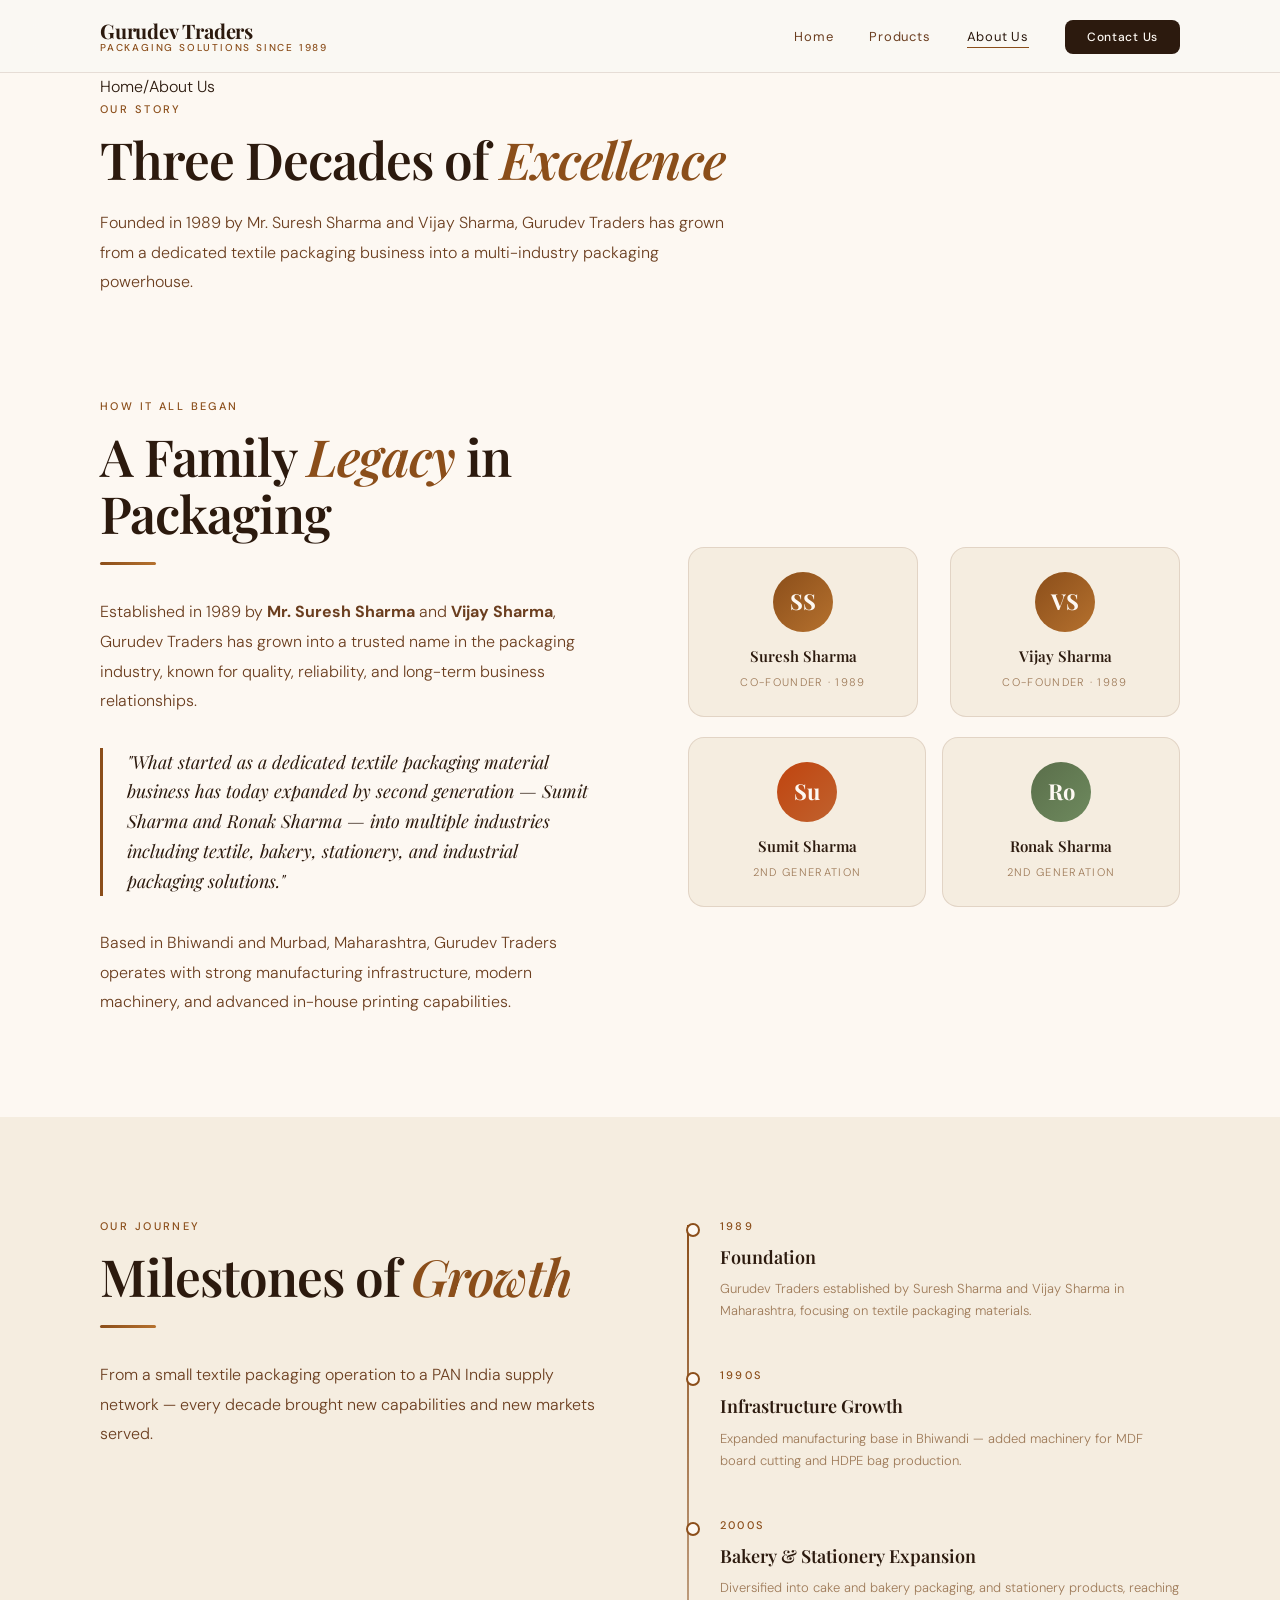
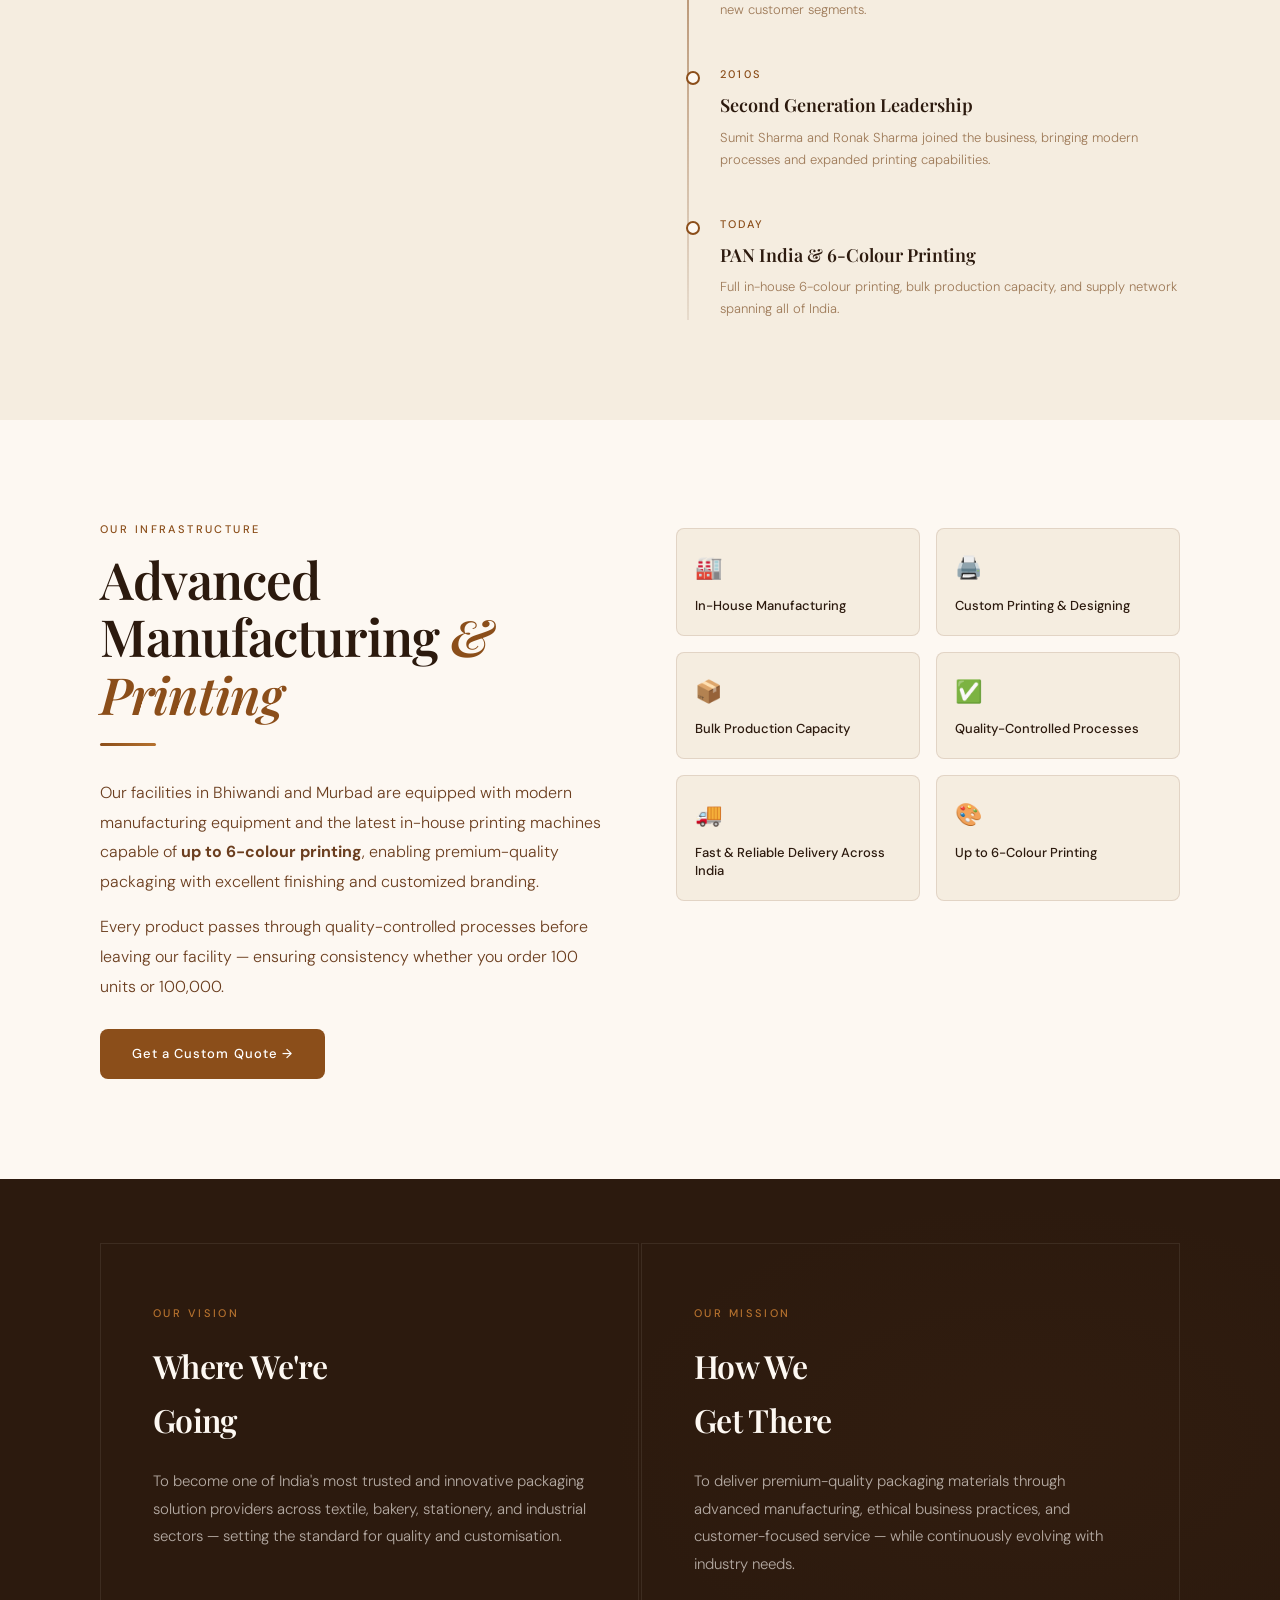
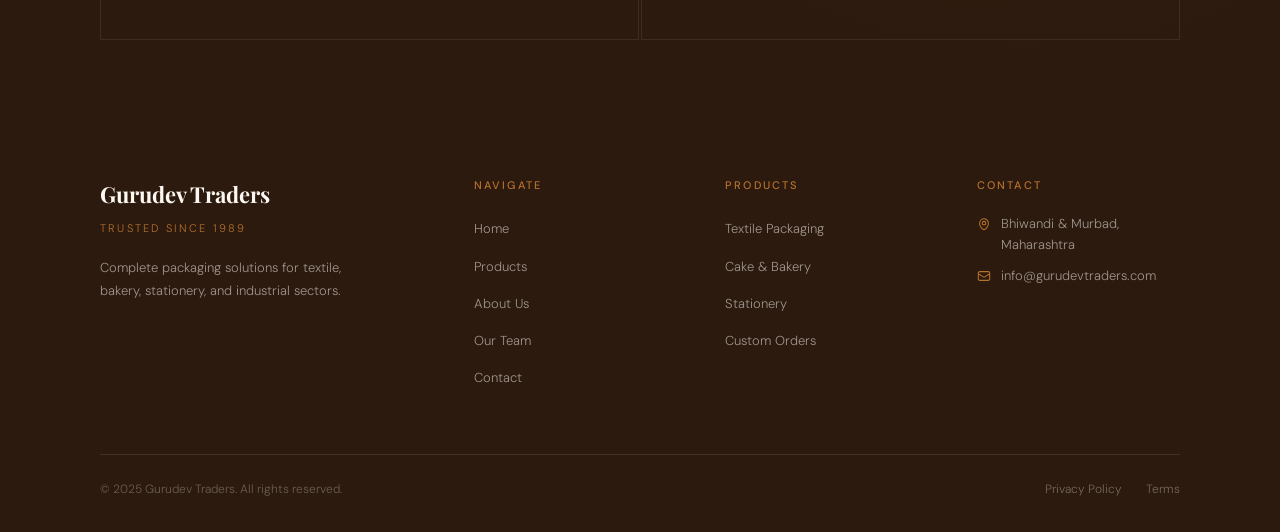
==== pages/about.html @ 035e5dec "first commit" ====
<!DOCTYPE html>
<html lang="en">
<head>
  <meta charset="UTF-8" />
  <meta name="viewport" content="width=device-width, initial-scale=1.0" />
  <title>About Us — Gurudev Traders</title>
  <link rel="stylesheet" href="../css/style.css" />
  <link rel="stylesheet" href="../css/about.css" />
</head>
<body>

<!-- NAVIGATION -->
<nav class="site-nav">
  <div class="container">
    <div class="nav-inner">
      <a href="../index.html" class="nav-logo">
        <span class="nav-logo-name">Gurudev Traders</span>
        <span class="nav-logo-tagline">Packaging Solutions Since 1989</span>
      </a>
      <ul class="nav-links" id="navLinks">
        <li><a href="../index.html">Home</a></li>
        <li><a href="products.html">Products</a></li>
        <li><a href="about.html" class="active">About Us</a></li>
        <li><a href="contact.html" class="nav-cta">Contact Us</a></li>
      </ul>
      <div class="nav-toggle" onclick="toggleNav()"><span></span><span></span><span></span></div>
    </div>
  </div>
</nav>

<!-- PAGE HERO -->
<div class="page-hero">
  <div class="container page-hero-inner">
    <div class="page-breadcrumb">
      <a href="../index.html">Home</a><span>/</span><span>About Us</span>
    </div>
    <p class="eyebrow animate-up">Our Story</p>
    <h1 class="section-title animate-up delay-1">Three Decades of <em>Excellence</em></h1>
    <p class="section-body animate-up delay-2">
      Founded in 1989 by Mr. Suresh Sharma and Vijay Sharma, Gurudev Traders has grown
      from a dedicated textile packaging business into a multi-industry packaging powerhouse.
    </p>
  </div>
</div>

<!-- OUR STORY -->
<section class="section">
  <div class="container">
    <div class="story-layout">
      <div class="story-left">
        <p class="eyebrow">How It All Began</p>
        <h2 class="section-title">A Family <em>Legacy</em> in Packaging</h2>
        <hr class="gold-rule">
        <p class="section-body">
          Established in 1989 by <strong>Mr. Suresh Sharma</strong> and <strong>Vijay Sharma</strong>,
          Gurudev Traders has grown into a trusted name in the packaging industry, known for
          quality, reliability, and long-term business relationships.
        </p>
        <blockquote class="story-quote">
          "What started as a dedicated textile packaging material business has today expanded
          by second generation — Sumit Sharma and Ronak Sharma — into multiple industries
          including textile, bakery, stationery, and industrial packaging solutions."
        </blockquote>
        <p class="section-body">
          Based in Bhiwandi and Murbad, Maharashtra, Gurudev Traders operates with strong
          manufacturing infrastructure, modern machinery, and advanced in-house printing capabilities.
        </p>
      </div>

      <div class="story-right">
        <div class="story-founders">
          <div class="founder-card">
            <div class="founder-avatar">SS</div>
            <div class="founder-name">Suresh Sharma</div>
            <div class="founder-role">Co-Founder · 1989</div>
          </div>
          <div class="founder-card">
            <div class="founder-avatar">VS</div>
            <div class="founder-name">Vijay Sharma</div>
            <div class="founder-role">Co-Founder · 1989</div>
          </div>
        </div>
        <div style="margin-top:20px;display:grid;grid-template-columns:1fr 1fr;gap:16px;">
          <div class="founder-card">
            <div class="founder-avatar" style="background:linear-gradient(135deg,var(--rust),#c0622e);">Su</div>
            <div class="founder-name">Sumit Sharma</div>
            <div class="founder-role">2nd Generation</div>
          </div>
          <div class="founder-card">
            <div class="founder-avatar" style="background:linear-gradient(135deg,var(--sage),#6e8a5e);">Ro</div>
            <div class="founder-name">Ronak Sharma</div>
            <div class="founder-role">2nd Generation</div>
          </div>
        </div>
      </div>
    </div>
  </div>
</section>

<!-- TIMELINE -->
<section class="section timeline-section">
  <div class="container">
    <div style="display:grid;grid-template-columns:1fr 1fr;gap:80px;align-items:start;">
      <div>
        <p class="eyebrow">Our Journey</p>
        <h2 class="section-title">Milestones of <em>Growth</em></h2>
        <hr class="gold-rule">
        <p class="section-body">
          From a small textile packaging operation to a PAN India supply network —
          every decade brought new capabilities and new markets served.
        </p>
      </div>
      <div class="timeline">
        <div class="timeline-item">
          <div class="timeline-dot"></div>
          <div class="timeline-year">1989</div>
          <div class="timeline-event">Foundation</div>
          <div class="timeline-detail">Gurudev Traders established by Suresh Sharma and Vijay Sharma in Maharashtra, focusing on textile packaging materials.</div>
        </div>
        <div class="timeline-item">
          <div class="timeline-dot"></div>
          <div class="timeline-year">1990s</div>
          <div class="timeline-event">Infrastructure Growth</div>
          <div class="timeline-detail">Expanded manufacturing base in Bhiwandi — added machinery for MDF board cutting and HDPE bag production.</div>
        </div>
        <div class="timeline-item">
          <div class="timeline-dot"></div>
          <div class="timeline-year">2000s</div>
          <div class="timeline-event">Bakery &amp; Stationery Expansion</div>
          <div class="timeline-detail">Diversified into cake and bakery packaging, and stationery products, reaching new customer segments.</div>
        </div>
        <div class="timeline-item">
          <div class="timeline-dot"></div>
          <div class="timeline-year">2010s</div>
          <div class="timeline-event">Second Generation Leadership</div>
          <div class="timeline-detail">Sumit Sharma and Ronak Sharma joined the business, bringing modern processes and expanded printing capabilities.</div>
        </div>
        <div class="timeline-item">
          <div class="timeline-dot"></div>
          <div class="timeline-year">Today</div>
          <div class="timeline-event">PAN India &amp; 6-Colour Printing</div>
          <div class="timeline-detail">Full in-house 6-colour printing, bulk production capacity, and supply network spanning all of India.</div>
        </div>
      </div>
    </div>
  </div>
</section>

<!-- MANUFACTURING -->
<section class="section manufacturing-section">
  <div class="container">
    <div class="mfg-layout">
      <div>
        <p class="eyebrow">Our Infrastructure</p>
        <h2 class="section-title">Advanced Manufacturing <em>&amp; Printing</em></h2>
        <hr class="gold-rule">
        <p class="section-body">
          Our facilities in Bhiwandi and Murbad are equipped with modern manufacturing
          equipment and the latest in-house printing machines capable of <strong>up to 6-colour printing</strong>,
          enabling premium-quality packaging with excellent finishing and customized branding.
        </p>
        <p class="section-body" style="margin-top:16px;">
          Every product passes through quality-controlled processes before leaving our facility —
          ensuring consistency whether you order 100 units or 100,000.
        </p>
        <a href="contact.html" class="btn btn-primary" style="margin-top:28px;display:inline-flex;">Get a Custom Quote &rarr;</a>
      </div>
      <div>
        <div class="mfg-capabilities">
          <div class="mfg-cap-card">
            <div class="mfg-cap-icon">🏭</div>
            <div class="mfg-cap-label">In-House Manufacturing</div>
          </div>
          <div class="mfg-cap-card">
            <div class="mfg-cap-icon">🖨️</div>
            <div class="mfg-cap-label">Custom Printing &amp; Designing</div>
          </div>
          <div class="mfg-cap-card">
            <div class="mfg-cap-icon">📦</div>
            <div class="mfg-cap-label">Bulk Production Capacity</div>
          </div>
          <div class="mfg-cap-card">
            <div class="mfg-cap-icon">✅</div>
            <div class="mfg-cap-label">Quality-Controlled Processes</div>
          </div>
          <div class="mfg-cap-card">
            <div class="mfg-cap-icon">🚚</div>
            <div class="mfg-cap-label">Fast &amp; Reliable Delivery Across India</div>
          </div>
          <div class="mfg-cap-card">
            <div class="mfg-cap-icon">🎨</div>
            <div class="mfg-cap-label">Up to 6-Colour Printing</div>
          </div>
        </div>
      </div>
    </div>
  </div>
</section>

<!-- VISION & MISSION -->
<section class="section-sm vision-mission-section">
  <div class="container">
    <div class="vm-grid">
      <div class="vm-card">
        <div class="vm-tag">Our Vision</div>
        <div class="vm-title">Where We're<br>Going</div>
        <p class="vm-body">
          To become one of India's most trusted and innovative packaging solution providers
          across textile, bakery, stationery, and industrial sectors — setting the standard
          for quality and customisation.
        </p>
      </div>
      <div class="vm-card">
        <div class="vm-tag">Our Mission</div>
        <div class="vm-title">How We<br>Get There</div>
        <p class="vm-body">
          To deliver premium-quality packaging materials through advanced manufacturing,
          ethical business practices, and customer-focused service — while continuously
          evolving with industry needs.
        </p>
      </div>
    </div>
  </div>
</section>

<!-- FOOTER -->
<footer class="site-footer">
  <div class="container">
    <div class="footer-grid">
      <div>
        <div class="footer-brand-name">Gurudev Traders</div>
        <div class="footer-brand-tag">Trusted Since 1989</div>
        <p class="footer-brand-desc">Complete packaging solutions for textile, bakery, stationery, and industrial sectors.</p>
      </div>
      <div>
        <p class="footer-heading">Navigate</p>
        <ul class="footer-links">
          <li><a href="../index.html">Home</a></li>
          <li><a href="products.html">Products</a></li>
          <li><a href="about.html">About Us</a></li>
        <li><a href="team.html">Our Team</a></li>
          <li><a href="contact.html">Contact</a></li>
        </ul>
      </div>
      <div>
        <p class="footer-heading">Products</p>
        <ul class="footer-links">
          <li><a href="products.html">Textile Packaging</a></li>
          <li><a href="products.html">Cake &amp; Bakery</a></li>
          <li><a href="products.html">Stationery</a></li>
          <li><a href="products.html">Custom Orders</a></li>
        </ul>
      </div>
      <div>
        <p class="footer-heading">Contact</p>
        <div class="footer-contact-item">
          <svg fill="none" stroke="currentColor" stroke-width="1.8" viewBox="0 0 24 24" width="14" height="14"><path stroke-linecap="round" stroke-linejoin="round" d="M15 10.5a3 3 0 1 1-6 0 3 3 0 0 1 6 0Z"/><path stroke-linecap="round" stroke-linejoin="round" d="M19.5 10.5c0 7.142-7.5 11.25-7.5 11.25S4.5 17.642 4.5 10.5a7.5 7.5 0 1 1 15 0Z"/></svg>
          Bhiwandi &amp; Murbad, Maharashtra
        </div>
        <div class="footer-contact-item">
          <svg fill="none" stroke="currentColor" stroke-width="1.8" viewBox="0 0 24 24" width="14" height="14"><path stroke-linecap="round" stroke-linejoin="round" d="M21.75 6.75v10.5a2.25 2.25 0 0 1-2.25 2.25h-15a2.25 2.25 0 0 1-2.25-2.25V6.75m19.5 0A2.25 2.25 0 0 0 19.5 4.5h-15a2.25 2.25 0 0 0-2.25 2.25m19.5 0v.243a2.25 2.25 0 0 1-1.07 1.916l-7.5 4.615a2.25 2.25 0 0 1-2.36 0L3.32 8.91a2.25 2.25 0 0 1-1.07-1.916V6.75"/></svg>
          info@gurudevtraders.com
        </div>
      </div>
    </div>
    <hr class="footer-divider" />
    <div class="footer-bottom">
      <span>&copy; 2025 Gurudev Traders. All rights reserved.</span>
      <div class="footer-bottom-links"><a href="#">Privacy Policy</a><a href="#">Terms</a></div>
    </div>
  </div>
</footer>

<script>
  function toggleNav() { document.getElementById('navLinks').classList.toggle('open'); }
</script>
</body>
</html>
---- css/style.css ----
/* ============================================================
   GURUDEV TRADERS — Main Stylesheet
   css/style.css
   ============================================================ */

@import url('https://fonts.googleapis.com/css2?family=Playfair+Display:ital,wght@0,400;0,600;0,700;1,400;1,600&family=DM+Sans:wght@300;400;500&family=Cormorant+Garamond:wght@300;400;600&display=swap');

/* ── Reset ───────────────────────────────────────────────────────── */
*, *::before, *::after { box-sizing: border-box; margin: 0; padding: 0; }
html { scroll-behavior: smooth; }
img  { display: block; max-width: 100%; }
a    { text-decoration: none; color: inherit; }

/* ── Design Tokens ───────────────────────────────────────────────── */
:root {
  /* Backgrounds — warm cream spectrum */
  --ivory:      #FDF8F2;
  --cream:      #F5EDE0;
  --tan:        #E8D9C4;

  /* Dark surfaces — rich espresso browns */
  --warm-dark:  #2C1A0E;
  --charcoal:   #3D2510;
  --brown:      #6B3E1F;

  /* Primary accent — warm amber-brown */
  --gold:       #8B4E1A;
  --gold-light: #B5712E;

  /* Supporting accents */
  --rust:       #C0440F;
  --sage:       #5A6E4A;

  /* Text */
  --text:       #2C1A0E;
  --text-mid:   #6B3E1F;
  --text-soft:  #9E7A58;

  /* Borders */
  --border:     rgba(107,62,31,0.14);
  --border-hi:  rgba(107,62,31,0.28);

  --font-display: 'Playfair Display', Georgia, serif;
  --font-body:    'DM Sans', sans-serif;
  --font-accent:  'Cormorant Garamond', Georgia, serif;

  --radius:    8px;
  --radius-lg: 16px;
  --shadow-sm: 0 2px 8px rgba(44,26,14,0.08);
  --shadow-md: 0 8px 32px rgba(44,26,14,0.13);
  --shadow-lg: 0 20px 60px rgba(44,26,14,0.18);
  --transition: 0.32s cubic-bezier(0.4, 0, 0.2, 1);
}

/* ── Base ────────────────────────────────────────────────────────── */
body {
  background: var(--ivory);
  color: var(--text);
  font-family: var(--font-body);
  font-weight: 300;
  font-size: 16px;
  line-height: 1.7;
  -webkit-font-smoothing: antialiased;
}

/* ── Shared Utilities ────────────────────────────────────────────── */
.container {
  max-width: 1160px;
  margin: 0 auto;
  padding: 0 40px;
}

.section { padding: 100px 0; }
.section-sm { padding: 64px 0; }

.eyebrow {
  font-family: var(--font-body);
  font-size: 11px;
  font-weight: 500;
  letter-spacing: 0.22em;
  text-transform: uppercase;
  color: var(--gold);
  margin-bottom: 12px;
}

.section-title {
  font-family: var(--font-display);
  font-size: clamp(32px, 4vw, 52px);
  font-weight: 600;
  line-height: 1.12;
  letter-spacing: -0.02em;
  color: var(--warm-dark);
  margin-bottom: 20px;
}

.section-title em {
  font-style: italic;
  color: var(--gold);
}

.section-body {
  font-size: 16px;
  color: var(--text-mid);
  line-height: 1.85;
  max-width: 640px;
}

.gold-rule {
  width: 56px;
  height: 3px;
  background: linear-gradient(90deg, var(--gold), var(--gold-light));
  border: none;
  margin: 0 0 32px;
  border-radius: 99px;
}

/* ── Buttons ─────────────────────────────────────────────────────── */
.btn {
  display: inline-flex;
  align-items: center;
  gap: 8px;
  font-family: var(--font-body);
  font-size: 13px;
  font-weight: 500;
  letter-spacing: 0.08em;
  padding: 14px 32px;
  border-radius: var(--radius);
  border: none;
  cursor: pointer;
  transition: var(--transition);
  white-space: nowrap;
}

.btn-primary {
  background: var(--gold);
  color: #fff;
}
.btn-primary:hover {
  background: var(--gold-light);
  box-shadow: 0 4px 20px rgba(184,145,42,0.35);
  transform: translateY(-1px);
}

.btn-outline {
  background: transparent;
  color: var(--warm-dark);
  border: 1.5px solid var(--border-hi);
}
.btn-outline:hover {
  border-color: var(--gold);
  color: var(--gold);
}

/* ── Decorative grain overlay ────────────────────────────────────── */
.grain {
  position: relative;
}
.grain::after {
  content: '';
  position: absolute;
  inset: 0;
  background-image: url("data:image/svg+xml,%3Csvg viewBox='0 0 256 256' xmlns='http://www.w3.org/2000/svg'%3E%3Cfilter id='noise'%3E%3CfeTurbulence type='fractalNoise' baseFrequency='0.9' numOctaves='4' stitchTiles='stitch'/%3E%3C/filter%3E%3Crect width='100%25' height='100%25' filter='url(%23noise)' opacity='0.04'/%3E%3C/svg%3E");
  pointer-events: none;
  z-index: 0;
  border-radius: inherit;
}

/* ============================================================
   NAVIGATION / HEADER
   ============================================================ */
.site-nav {
  position: sticky;
  top: 0;
  z-index: 100;
  background: rgba(250,248,243,0.92);
  backdrop-filter: blur(16px);
  -webkit-backdrop-filter: blur(16px);
  border-bottom: 1px solid var(--border);
}

.nav-inner {
  display: flex;
  align-items: center;
  justify-content: space-between;
  height: 72px;
}

/* Logo */
.nav-logo {
  display: flex;
  flex-direction: column;
  line-height: 1.1;
}

.nav-logo-name {
  font-family: var(--font-display);
  font-size: 20px;
  font-weight: 700;
  letter-spacing: -0.01em;
  color: var(--warm-dark);
}

.nav-logo-tagline {
  font-size: 10px;
  letter-spacing: 0.18em;
  text-transform: uppercase;
  color: var(--gold);
  font-weight: 500;
}

/* Nav links */
.nav-links {
  display: flex;
  align-items: center;
  gap: 36px;
  list-style: none;
}

.nav-links a {
  font-size: 13px;
  font-weight: 400;
  letter-spacing: 0.06em;
  color: var(--text-mid);
  position: relative;
  transition: color var(--transition);
}

.nav-links a::after {
  content: '';
  position: absolute;
  bottom: -3px;
  left: 0;
  width: 0;
  height: 1.5px;
  background: var(--gold);
  transition: width var(--transition);
}

.nav-links a:hover,
.nav-links a.active {
  color: var(--warm-dark);
}

.nav-links a:hover::after,
.nav-links a.active::after {
  width: 100%;
}

.nav-cta {
  background: var(--warm-dark);
  color: var(--ivory) !important;
  padding: 9px 22px;
  border-radius: var(--radius);
  font-size: 12px !important;
  font-weight: 500 !important;
  letter-spacing: 0.08em;
  transition: background var(--transition), transform var(--transition) !important;
}

.nav-cta:hover {
  background: var(--gold) !important;
}

.nav-cta::after { display: none !important; }

/* Hamburger (mobile) */
.nav-toggle {
  display: none;
  flex-direction: column;
  gap: 5px;
  cursor: pointer;
  padding: 4px;
}

.nav-toggle span {
  display: block;
  width: 24px;
  height: 2px;
  background: var(--warm-dark);
  border-radius: 2px;
  transition: var(--transition);
}

/* ============================================================
   FOOTER
   ============================================================ */
.site-footer {
  background: var(--warm-dark);
  color: rgba(250,248,243,0.7);
  padding: 72px 0 32px;
}

.footer-grid {
  display: grid;
  grid-template-columns: 1.6fr 1fr 1fr 1fr;
  gap: 48px;
  margin-bottom: 64px;
}

.footer-brand-name {
  font-family: var(--font-display);
  font-size: 22px;
  font-weight: 700;
  color: var(--ivory);
  margin-bottom: 6px;
}

.footer-brand-tag {
  font-size: 11px;
  letter-spacing: 0.2em;
  text-transform: uppercase;
  color: var(--gold-light);
  margin-bottom: 18px;
}

.footer-brand-desc {
  font-size: 13px;
  line-height: 1.8;
  color: rgba(250,248,243,0.55);
  max-width: 280px;
}

.footer-heading {
  font-size: 11px;
  font-weight: 500;
  letter-spacing: 0.2em;
  text-transform: uppercase;
  color: var(--gold-light);
  margin-bottom: 20px;
}

.footer-links {
  list-style: none;
  display: flex;
  flex-direction: column;
  gap: 10px;
}

.footer-links a {
  font-size: 13px;
  color: rgba(250,248,243,0.55);
  transition: color var(--transition);
}

.footer-links a:hover { color: var(--gold-light); }

.footer-contact-item {
  display: flex;
  align-items: flex-start;
  gap: 10px;
  font-size: 13px;
  color: rgba(250,248,243,0.55);
  margin-bottom: 10px;
  line-height: 1.6;
}

.footer-contact-item svg {
  flex-shrink: 0;
  width: 14px;
  height: 14px;
  margin-top: 3px;
  color: var(--gold-light);
}

.footer-divider {
  border: none;
  border-top: 1px solid rgba(250,248,243,0.1);
  margin-bottom: 24px;
}

.footer-bottom {
  display: flex;
  align-items: center;
  justify-content: space-between;
  font-size: 12px;
  color: rgba(250,248,243,0.3);
}

.footer-bottom-links {
  display: flex;
  gap: 24px;
}

.footer-bottom-links a {
  color: rgba(250,248,243,0.35);
  font-size: 12px;
  transition: color var(--transition);
}

.footer-bottom-links a:hover { color: var(--gold-light); }

/* ============================================================
   CARDS
   ============================================================ */
.card {
  background: var(--ivory);
  border: 1px solid var(--border);
  border-radius: var(--radius-lg);
  padding: 36px 32px;
  transition: box-shadow var(--transition), transform var(--transition), border-color var(--transition);
}

.card:hover {
  box-shadow: var(--shadow-md);
  transform: translateY(-4px);
  border-color: rgba(184,145,42,0.3);
}

.card-icon {
  width: 52px;
  height: 52px;
  border-radius: 12px;
  background: linear-gradient(135deg, rgba(184,145,42,0.12), rgba(184,145,42,0.06));
  display: flex;
  align-items: center;
  justify-content: center;
  margin-bottom: 20px;
  color: var(--gold);
}

.card-icon svg { width: 24px; height: 24px; }

.card-title {
  font-family: var(--font-display);
  font-size: 18px;
  font-weight: 600;
  color: var(--warm-dark);
  margin-bottom: 10px;
  line-height: 1.3;
}

.card-body {
  font-size: 14px;
  color: var(--text-soft);
  line-height: 1.75;
}

/* ── Tag / Badge ─────────────────────────────────────────────────── */
.tag {
  display: inline-block;
  font-size: 10px;
  font-weight: 500;
  letter-spacing: 0.14em;
  text-transform: uppercase;
  padding: 4px 12px;
  border-radius: 99px;
  background: rgba(184,145,42,0.1);
  color: var(--gold);
  border: 1px solid rgba(184,145,42,0.25);
}

/* ── Product list item ───────────────────────────────────────────── */
.product-item {
  display: flex;
  align-items: flex-start;
  gap: 14px;
  padding: 14px 0;
  border-bottom: 1px solid var(--border);
}

.product-item:last-child { border-bottom: none; }

.product-bullet {
  width: 6px;
  height: 6px;
  border-radius: 50%;
  background: var(--gold);
  flex-shrink: 0;
  margin-top: 8px;
}

.product-item-text {
  font-size: 14px;
  color: var(--text-mid);
  line-height: 1.6;
}

/* ── Stat block ──────────────────────────────────────────────────── */
.stat-num {
  font-family: var(--font-display);
  font-size: clamp(38px, 5vw, 56px);
  font-weight: 700;
  color: var(--warm-dark);
  line-height: 1;
  margin-bottom: 6px;
}

.stat-num em {
  font-style: normal;
  color: var(--gold);
}

.stat-label {
  font-size: 12px;
  font-weight: 500;
  letter-spacing: 0.12em;
  text-transform: uppercase;
  color: var(--text-soft);
}

/* ── Why-choose row ──────────────────────────────────────────────── */
.why-item {
  display: flex;
  align-items: flex-start;
  gap: 16px;
  padding: 20px 0;
  border-bottom: 1px solid var(--border);
}

.why-item:last-child { border-bottom: none; }

.why-icon {
  width: 36px;
  height: 36px;
  border-radius: 9px;
  background: rgba(184,145,42,0.1);
  display: flex;
  align-items: center;
  justify-content: center;
  flex-shrink: 0;
  color: var(--gold);
}

.why-icon svg { width: 16px; height: 16px; }

.why-text {
  font-size: 14px;
  color: var(--text-mid);
  line-height: 1.6;
  font-weight: 400;
}

.why-text strong {
  font-weight: 500;
  color: var(--warm-dark);
}

/* ============================================================
   RESPONSIVE
   ============================================================ */
@media (max-width: 1024px) {
  .container { padding: 0 28px; }
  .footer-grid { grid-template-columns: 1fr 1fr; gap: 40px; }
}

@media (max-width: 768px) {
  .container { padding: 0 20px; }
  .section { padding: 72px 0; }

  .nav-links {
    display: none;
    position: absolute;
    top: 72px;
    left: 0;
    right: 0;
    background: var(--ivory);
    border-top: 1px solid var(--border);
    border-bottom: 1px solid var(--border);
    padding: 20px 24px;
    flex-direction: column;
    align-items: flex-start;
    gap: 18px;
    box-shadow: var(--shadow-md);
  }

  .nav-links.open { display: flex; }
  .nav-toggle { display: flex; }
  .footer-grid { grid-template-columns: 1fr; gap: 32px; }
  .footer-bottom { flex-direction: column; gap: 12px; text-align: center; }
}

@media (max-width: 480px) {
  .section { padding: 56px 0; }
  .section-title { font-size: 28px; }
}

/* ── Animations ──────────────────────────────────────────────────── */
@keyframes fadeUp {
  from { opacity: 0; transform: translateY(28px); }
  to   { opacity: 1; transform: translateY(0); }
}

@keyframes fadeIn {
  from { opacity: 0; }
  to   { opacity: 1; }
}

.animate-up {
  opacity: 0;
  animation: fadeUp 0.7s cubic-bezier(0.22,1,0.36,1) forwards;
}

.delay-1 { animation-delay: 0.1s; }
.delay-2 { animation-delay: 0.22s; }
.delay-3 { animation-delay: 0.34s; }
.delay-4 { animation-delay: 0.46s; }
.delay-5 { animation-delay: 0.58s; }
---- css/about.css ----
/* ============================================================
   GURUDEV TRADERS — About Page Styles
   css/about.css
   ============================================================ */

/* ── Story section ───────────────────────────────────────────────── */
.story-layout {
  display: grid;
  grid-template-columns: 1fr 1fr;
  gap: 96px;
  align-items: center;
}

.story-left {}

.story-right {}

.story-quote {
  font-family: var(--font-display);
  font-size: 18px;
  font-style: italic;
  color: var(--warm-dark);
  line-height: 1.65;
  border-left: 3px solid var(--gold);
  padding-left: 24px;
  margin: 32px 0;
}

.story-founders {
  display: flex;
  gap: 32px;
  margin-top: 40px;
}

.founder-card {
  flex: 1;
  padding: 24px 20px;
  background: var(--cream);
  border: 1px solid var(--border);
  border-radius: var(--radius-lg);
  text-align: center;
}

.founder-avatar {
  width: 60px;
  height: 60px;
  border-radius: 50%;
  background: linear-gradient(135deg, var(--gold), var(--gold-light));
  display: flex;
  align-items: center;
  justify-content: center;
  margin: 0 auto 12px;
  font-family: var(--font-display);
  font-size: 22px;
  font-weight: 700;
  color: #FDF8F2;
}

.founder-name {
  font-family: var(--font-display);
  font-size: 15px;
  font-weight: 600;
  color: var(--warm-dark);
  margin-bottom: 4px;
}

.founder-role {
  font-size: 11px;
  letter-spacing: 0.12em;
  text-transform: uppercase;
  color: var(--text-soft);
}

/* Timeline */
.timeline-section {
  background: var(--cream);
}

.timeline {
  position: relative;
  padding-left: 40px;
  max-width: 680px;
}

.timeline::before {
  content: '';
  position: absolute;
  left: 7px;
  top: 8px;
  bottom: 0;
  width: 2px;
  background: linear-gradient(to bottom, var(--gold), rgba(107,62,31,0.1));
}

.timeline-item {
  position: relative;
  margin-bottom: 44px;
}

.timeline-item:last-child { margin-bottom: 0; }

.timeline-dot {
  position: absolute;
  left: -34px;
  top: 6px;
  width: 14px;
  height: 14px;
  border-radius: 50%;
  background: var(--ivory);
  border: 2px solid var(--gold);
}

.timeline-year {
  font-size: 11px;
  font-weight: 500;
  letter-spacing: 0.2em;
  text-transform: uppercase;
  color: var(--gold);
  margin-bottom: 6px;
}

.timeline-event {
  font-family: var(--font-display);
  font-size: 18px;
  font-weight: 600;
  color: var(--warm-dark);
  margin-bottom: 6px;
}

.timeline-detail {
  font-size: 13px;
  color: var(--text-soft);
  line-height: 1.7;
}

/* Manufacturing section */
.manufacturing-section {
  background: var(--ivory);
}

.mfg-layout {
  display: grid;
  grid-template-columns: 1fr 1fr;
  gap: 72px;
  align-items: start;
}

.mfg-capabilities {
  display: grid;
  grid-template-columns: 1fr 1fr;
  gap: 16px;
  margin-top: 8px;
}

.mfg-cap-card {
  background: var(--cream);
  border: 1px solid var(--border);
  border-radius: var(--radius);
  padding: 20px 18px;
  transition: border-color var(--transition);
}

.mfg-cap-card:hover { border-color: rgba(107,62,31,0.35); }

.mfg-cap-icon {
  font-size: 22px;
  margin-bottom: 10px;
}

.mfg-cap-label {
  font-size: 13px;
  font-weight: 500;
  color: var(--warm-dark);
  line-height: 1.4;
}

/* Vision / Mission */
.vision-mission-section {
  background: var(--warm-dark);
  position: relative;
  overflow: hidden;
}

.vision-mission-section::before {
  content: '';
  position: absolute;
  inset: 0;
  background: radial-gradient(ellipse 50% 70% at 80% 50%, rgba(107,62,31,0.08) 0%, transparent 65%);
  pointer-events: none;
}

.vm-grid {
  display: grid;
  grid-template-columns: 1fr 1fr;
  gap: 2px;
  position: relative;
  z-index: 1;
}

.vm-card {
  padding: 60px 52px;
  border: 1px solid rgba(253,248,242,0.08);
}

.vm-card:first-child { border-right: 1px solid rgba(253,248,242,0.08); }

.vm-tag {
  font-size: 11px;
  font-weight: 500;
  letter-spacing: 0.22em;
  text-transform: uppercase;
  color: var(--gold-light);
  margin-bottom: 16px;
}

.vm-title {
  font-family: var(--font-display);
  font-size: 32px;
  font-weight: 600;
  color: var(--ivory);
  margin-bottom: 20px;
  letter-spacing: -0.02em;
}

.vm-body {
  font-size: 15px;
  color: rgba(253,248,242,0.65);
  line-height: 1.85;
}

/* Responsive about */
@media (max-width: 900px) {
  .story-layout  { grid-template-columns: 1fr; gap: 48px; }
  .mfg-layout    { grid-template-columns: 1fr; gap: 48px; }
  .vm-grid       { grid-template-columns: 1fr; }
  .vm-card:first-child { border-right: none; border-bottom: 1px solid rgba(253,248,242,0.08); }
  .vm-card       { padding: 44px 32px; }
}

@media (max-width: 600px) {
  .story-founders   { flex-direction: column; }
  .mfg-capabilities { grid-template-columns: 1fr; }
}
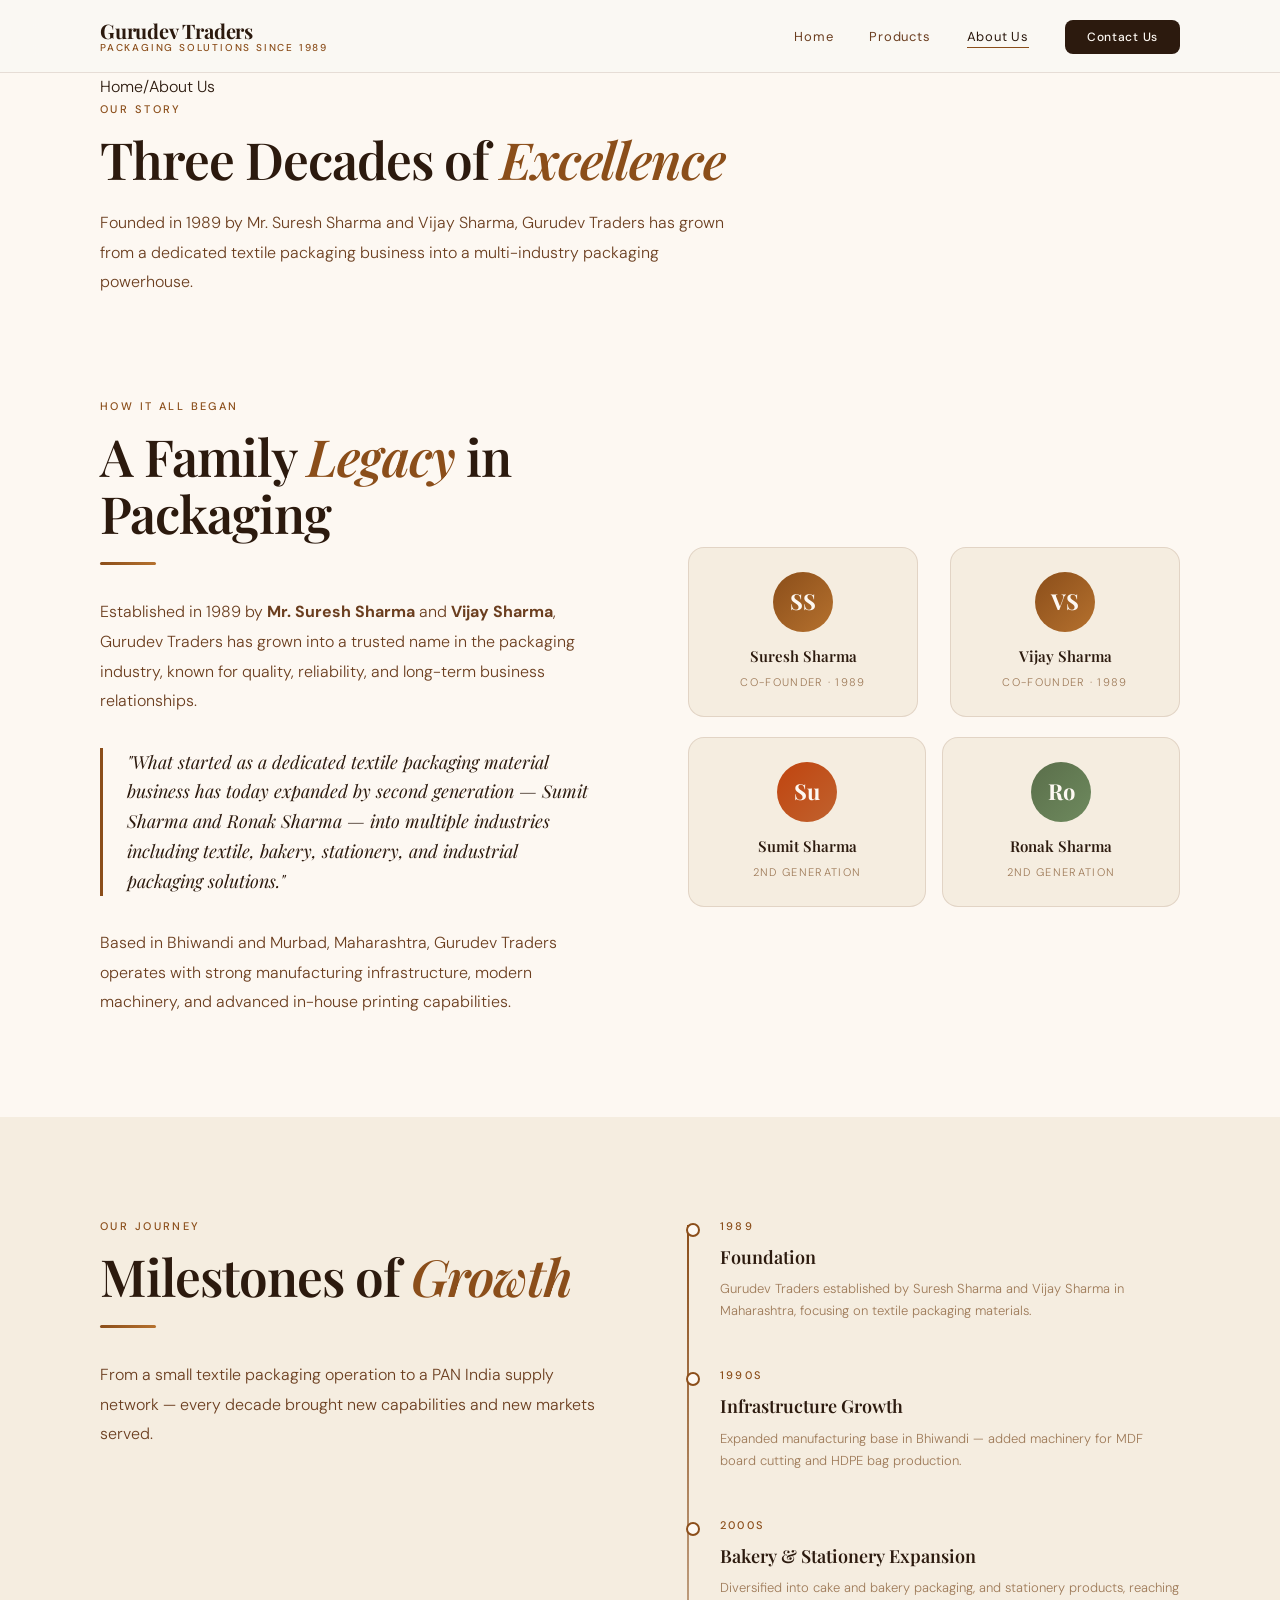
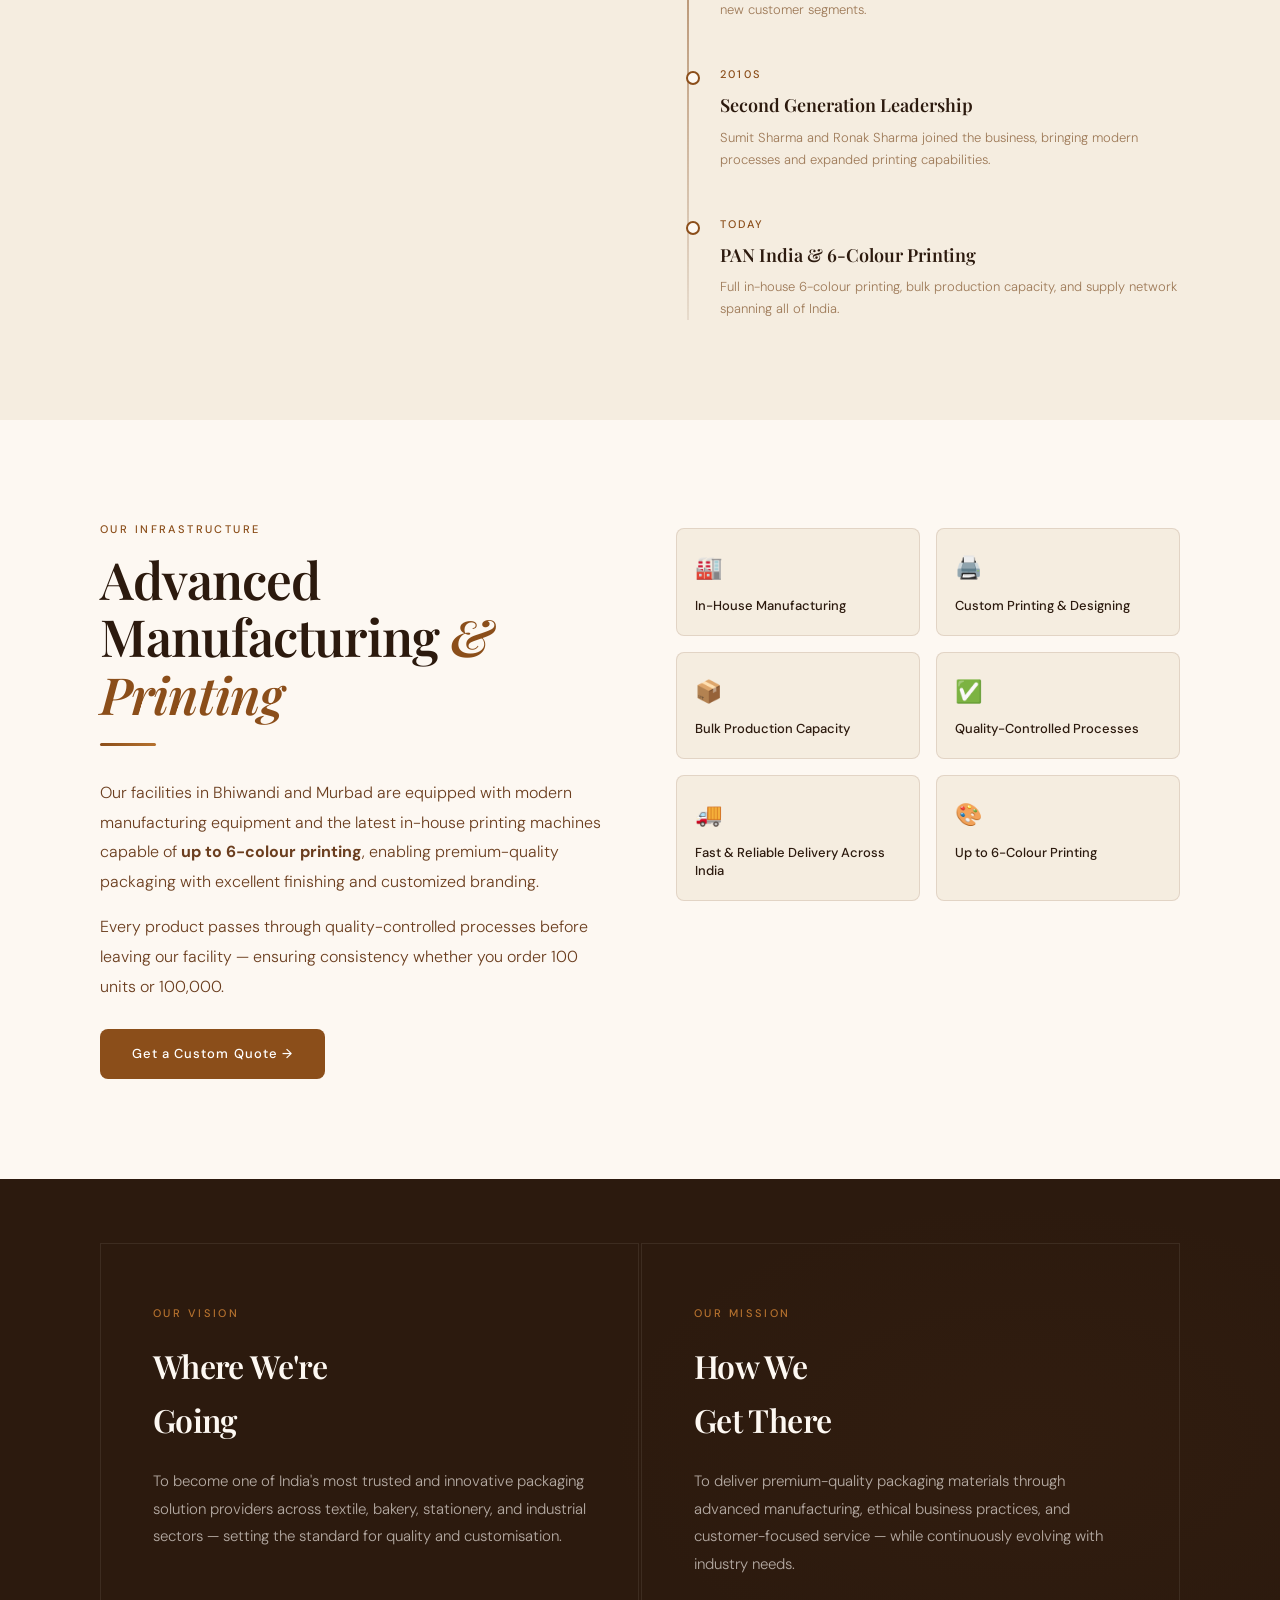
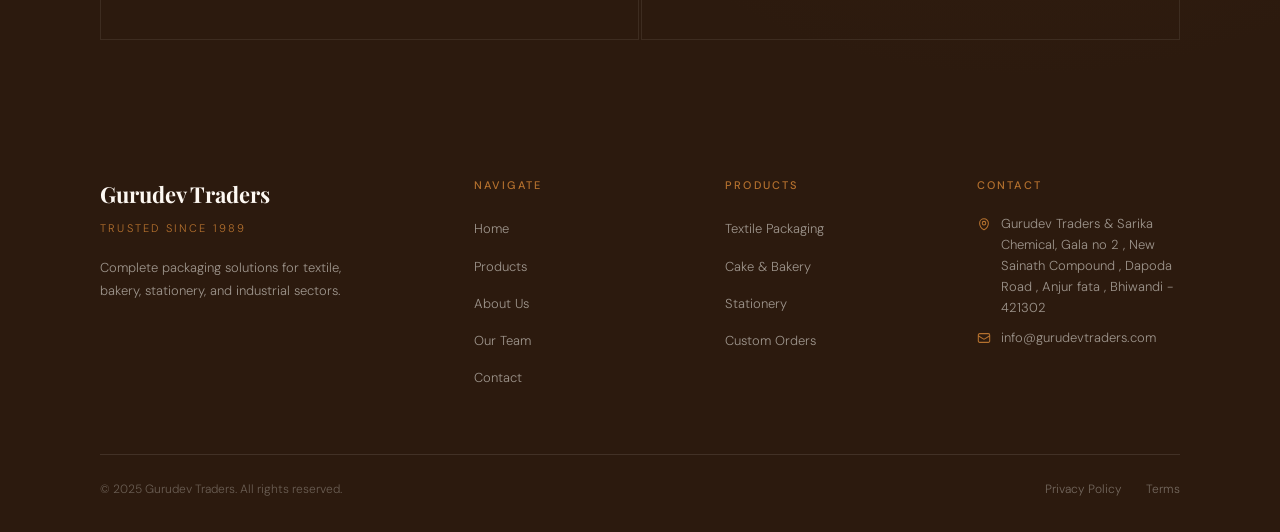
==== commit 0c35950d: "Added updates" ====
--- a/pages/about.html
+++ b/pages/about.html
@@ -255,7 +255,8 @@
         <p class="footer-heading">Contact</p>
         <div class="footer-contact-item">
           <svg fill="none" stroke="currentColor" stroke-width="1.8" viewBox="0 0 24 24" width="14" height="14"><path stroke-linecap="round" stroke-linejoin="round" d="M15 10.5a3 3 0 1 1-6 0 3 3 0 0 1 6 0Z"/><path stroke-linecap="round" stroke-linejoin="round" d="M19.5 10.5c0 7.142-7.5 11.25-7.5 11.25S4.5 17.642 4.5 10.5a7.5 7.5 0 1 1 15 0Z"/></svg>
-          Bhiwandi &amp; Murbad, Maharashtra
+          Gurudev Traders & Sarika Chemical,
+          Gala no 2 , New Sainath Compound , Dapoda Road , Anjur fata , Bhiwandi - 421302 
         </div>
         <div class="footer-contact-item">
           <svg fill="none" stroke="currentColor" stroke-width="1.8" viewBox="0 0 24 24" width="14" height="14"><path stroke-linecap="round" stroke-linejoin="round" d="M21.75 6.75v10.5a2.25 2.25 0 0 1-2.25 2.25h-15a2.25 2.25 0 0 1-2.25-2.25V6.75m19.5 0A2.25 2.25 0 0 0 19.5 4.5h-15a2.25 2.25 0 0 0-2.25 2.25m19.5 0v.243a2.25 2.25 0 0 1-1.07 1.916l-7.5 4.615a2.25 2.25 0 0 1-2.36 0L3.32 8.91a2.25 2.25 0 0 1-1.07-1.916V6.75"/></svg>
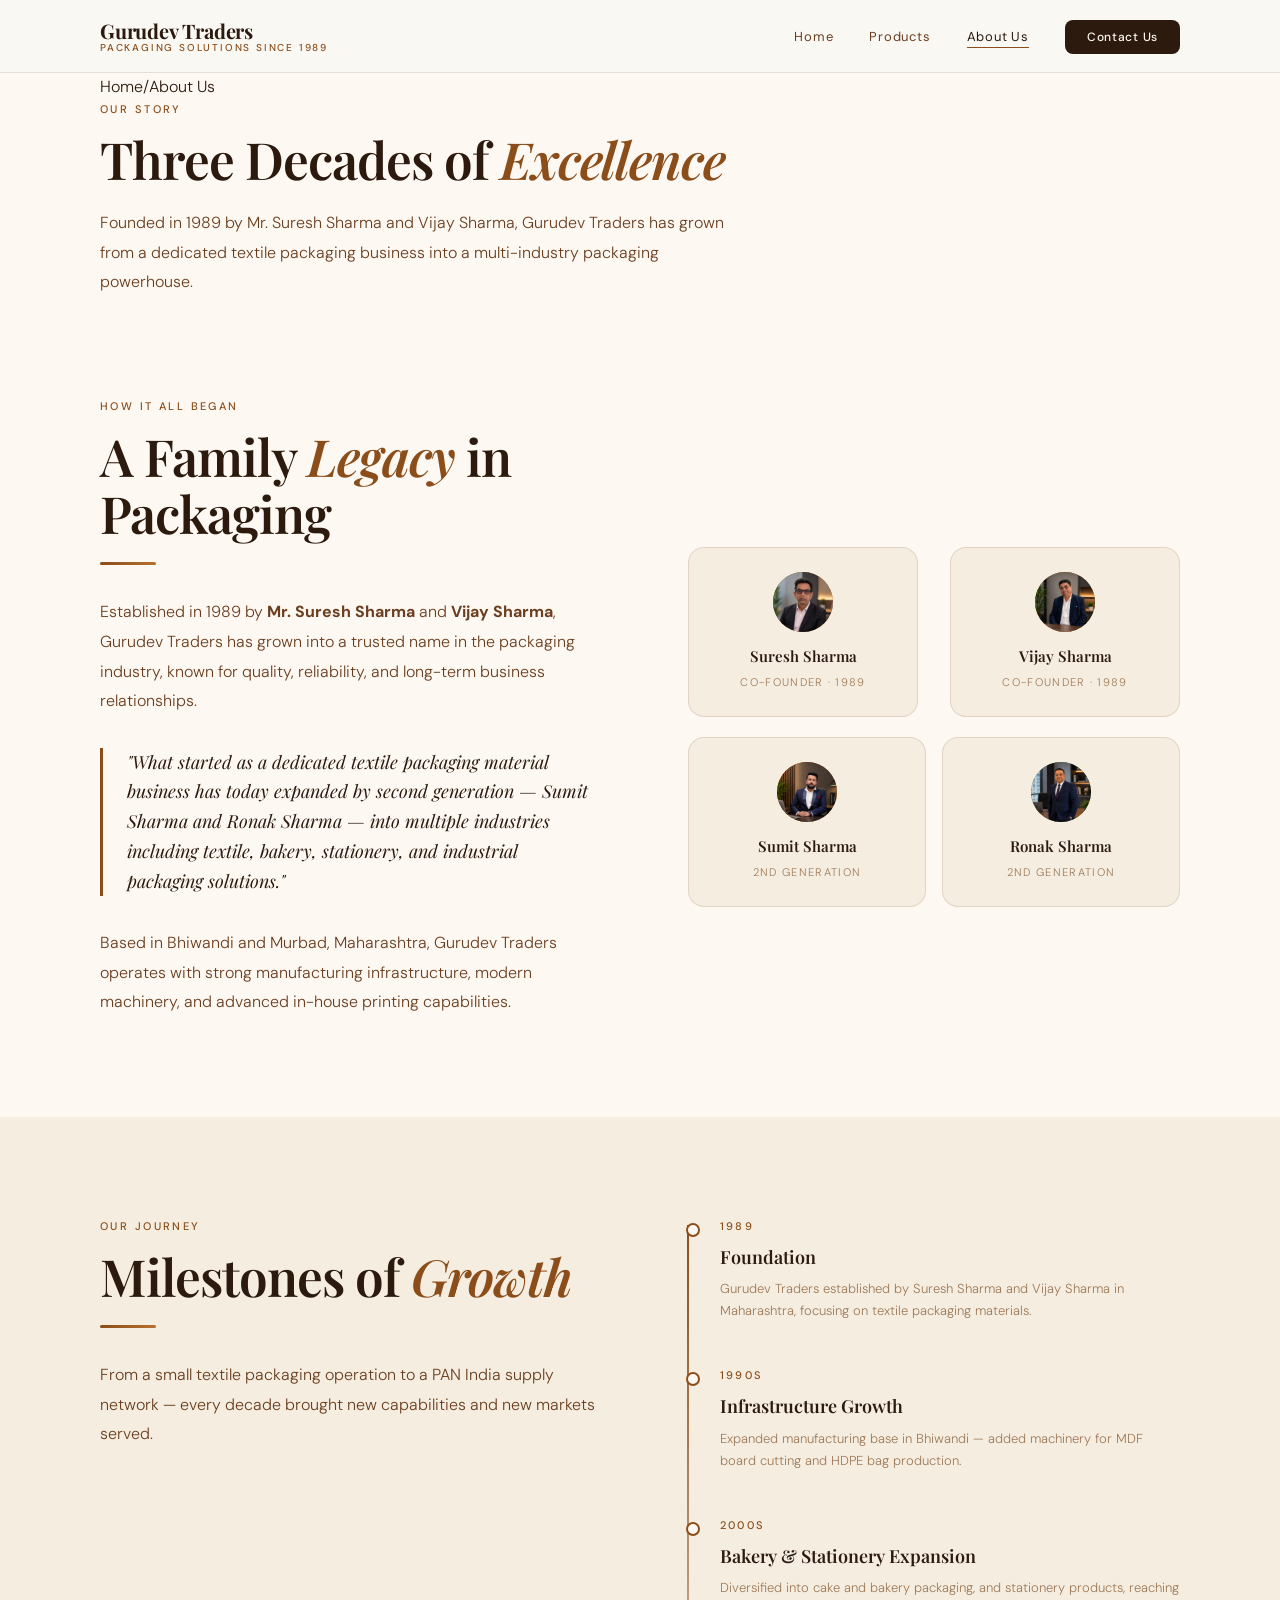
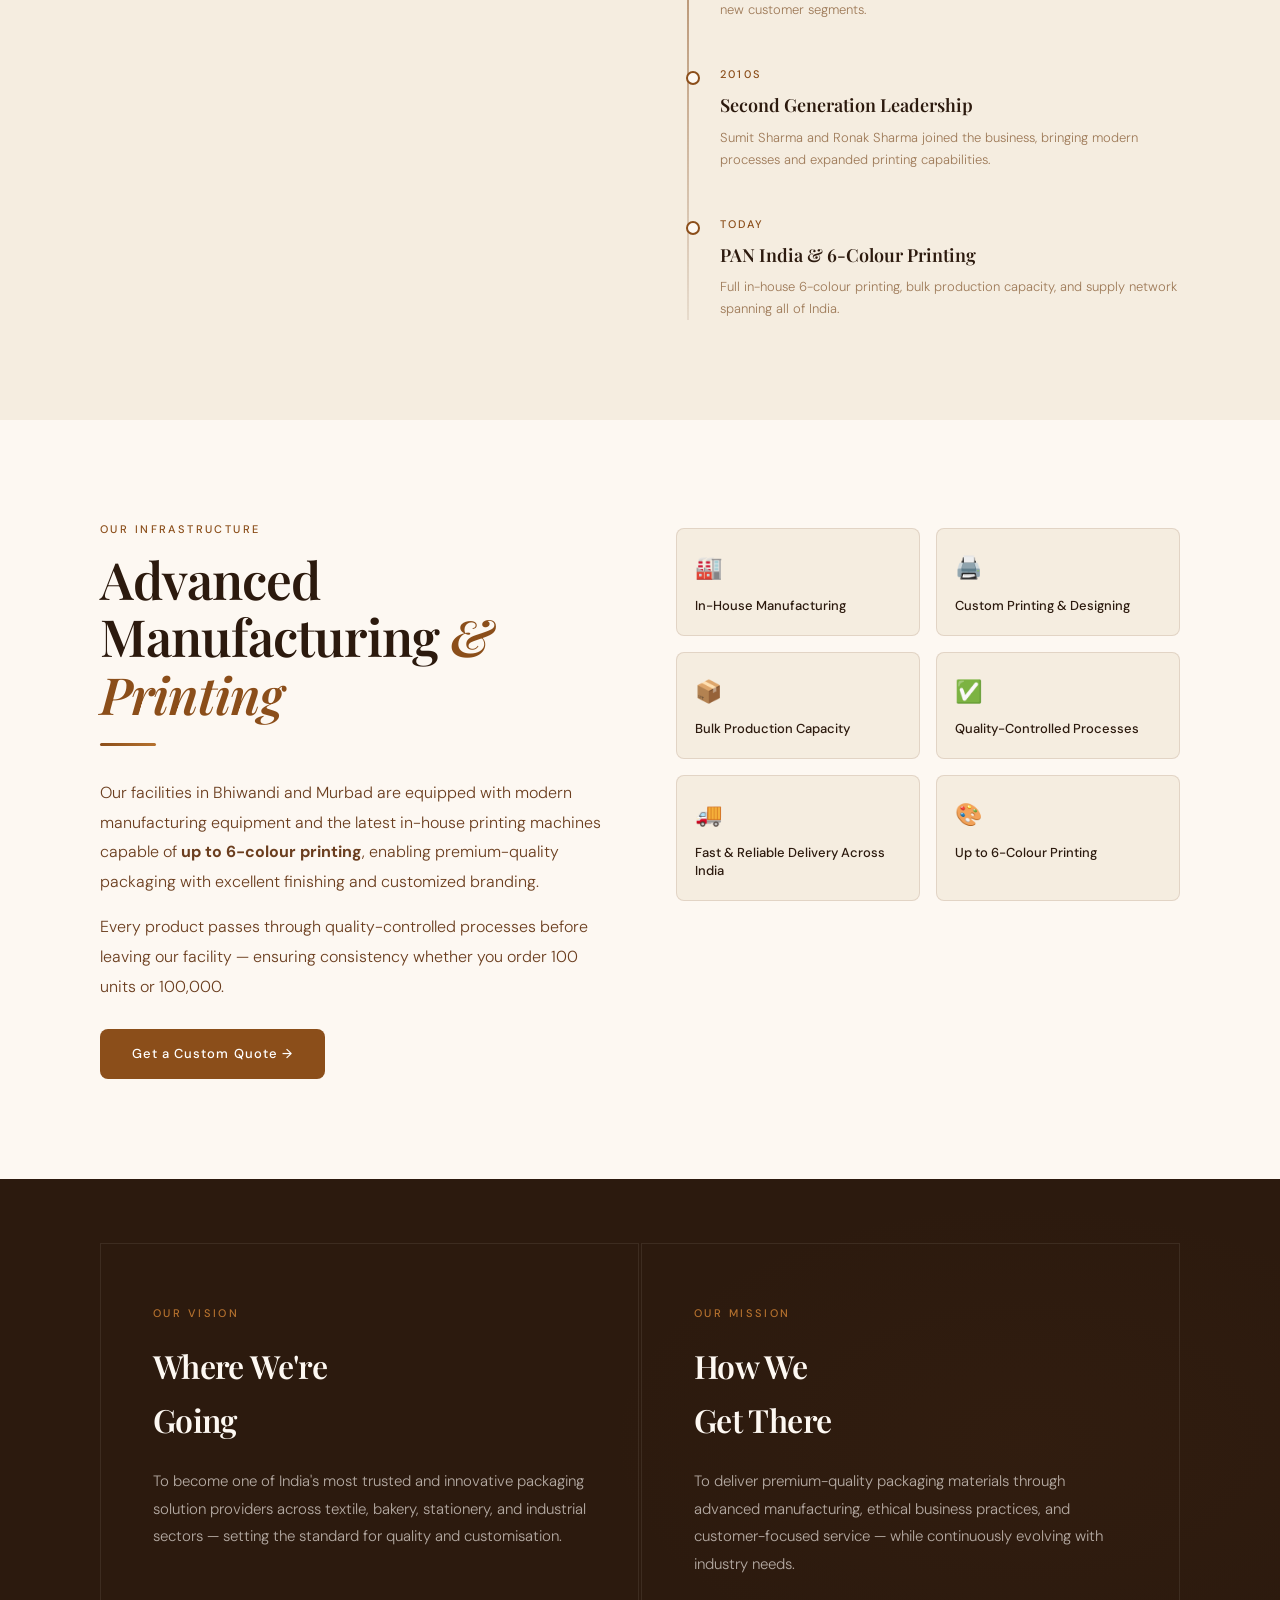
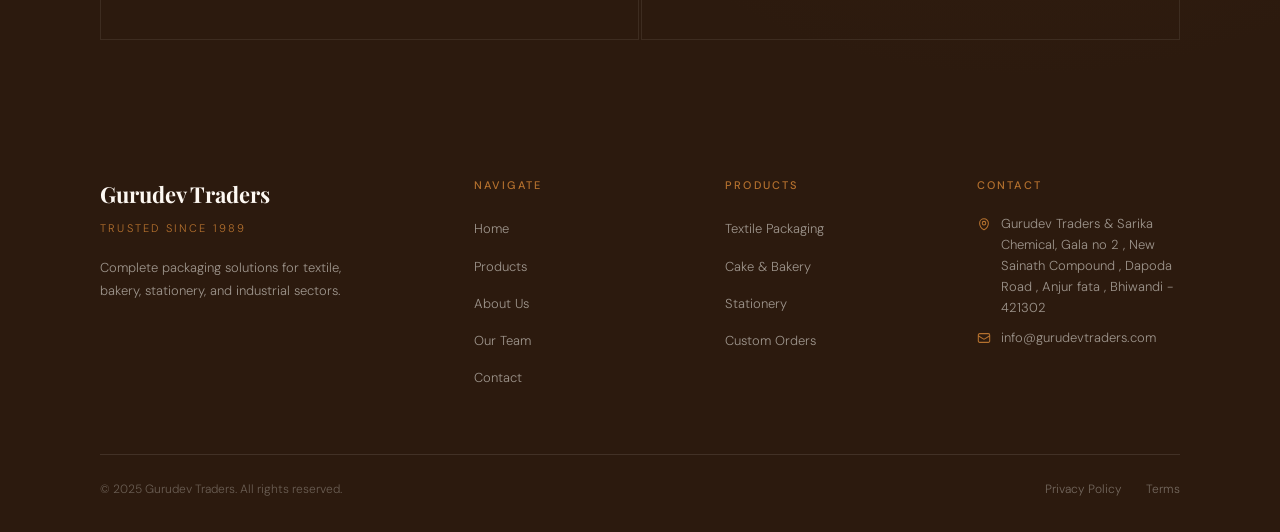
==== commit 9fafaf98: "minor fix" ====
--- a/pages/about.html
+++ b/pages/about.html
@@ -70,24 +70,32 @@
       <div class="story-right">
         <div class="story-founders">
           <div class="founder-card">
-            <div class="founder-avatar">SS</div>
+            <div class="founder-avatar">
+              <img src="../images/suresh.jpeg" alt="Suresh Sharma" style="width: 100%; height: 100%; object-fit: cover; border-radius: inherit;" />
+            </div>
             <div class="founder-name">Suresh Sharma</div>
             <div class="founder-role">Co-Founder · 1989</div>
           </div>
           <div class="founder-card">
-            <div class="founder-avatar">VS</div>
+            <div class="founder-avatar">
+              <img src="../images/vijay.jpeg" alt="Vijay Sharma" style="width: 100%; height: 100%; object-fit: cover; border-radius: inherit;" />
+            </div>
             <div class="founder-name">Vijay Sharma</div>
             <div class="founder-role">Co-Founder · 1989</div>
           </div>
         </div>
         <div style="margin-top:20px;display:grid;grid-template-columns:1fr 1fr;gap:16px;">
           <div class="founder-card">
-            <div class="founder-avatar" style="background:linear-gradient(135deg,var(--rust),#c0622e);">Su</div>
+            <div class="founder-avatar" style="background:linear-gradient(135deg,var(--rust),#c0622e);">
+              <img src="../images/sumit.jpeg" alt="Sumit Sharma" style="width: 100%; height: 100%; object-fit: cover; border-radius: inherit;" /> 
+            </div>
             <div class="founder-name">Sumit Sharma</div>
             <div class="founder-role">2nd Generation</div>
           </div>
           <div class="founder-card">
-            <div class="founder-avatar" style="background:linear-gradient(135deg,var(--sage),#6e8a5e);">Ro</div>
+            <div class="founder-avatar" style="background:linear-gradient(135deg,var(--sage),#6e8a5e);">
+              <img src="../images/ronak.jpeg" alt="Ronak Sharma" style="width: 100%; height: 100%; object-fit: cover; border-radius: inherit;" />
+            </div>
             <div class="founder-name">Ronak Sharma</div>
             <div class="founder-role">2nd Generation</div>
           </div>
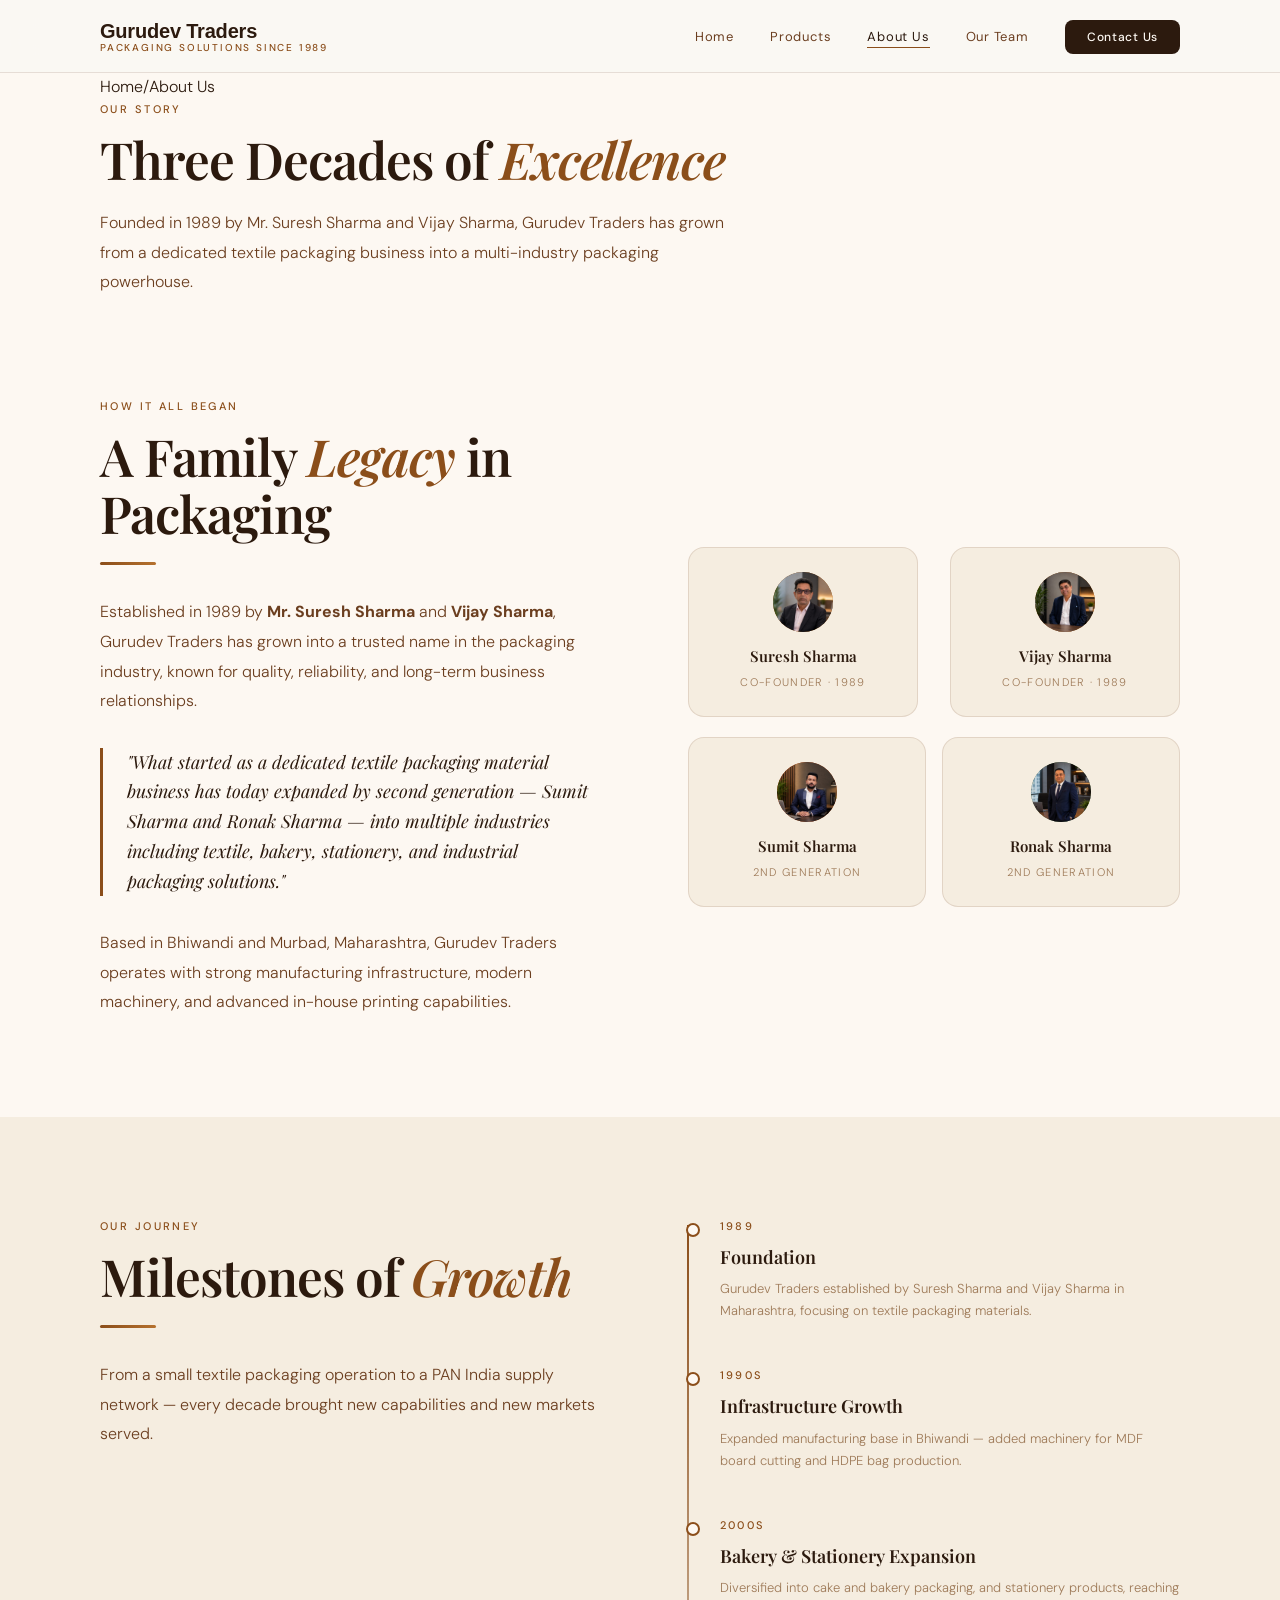
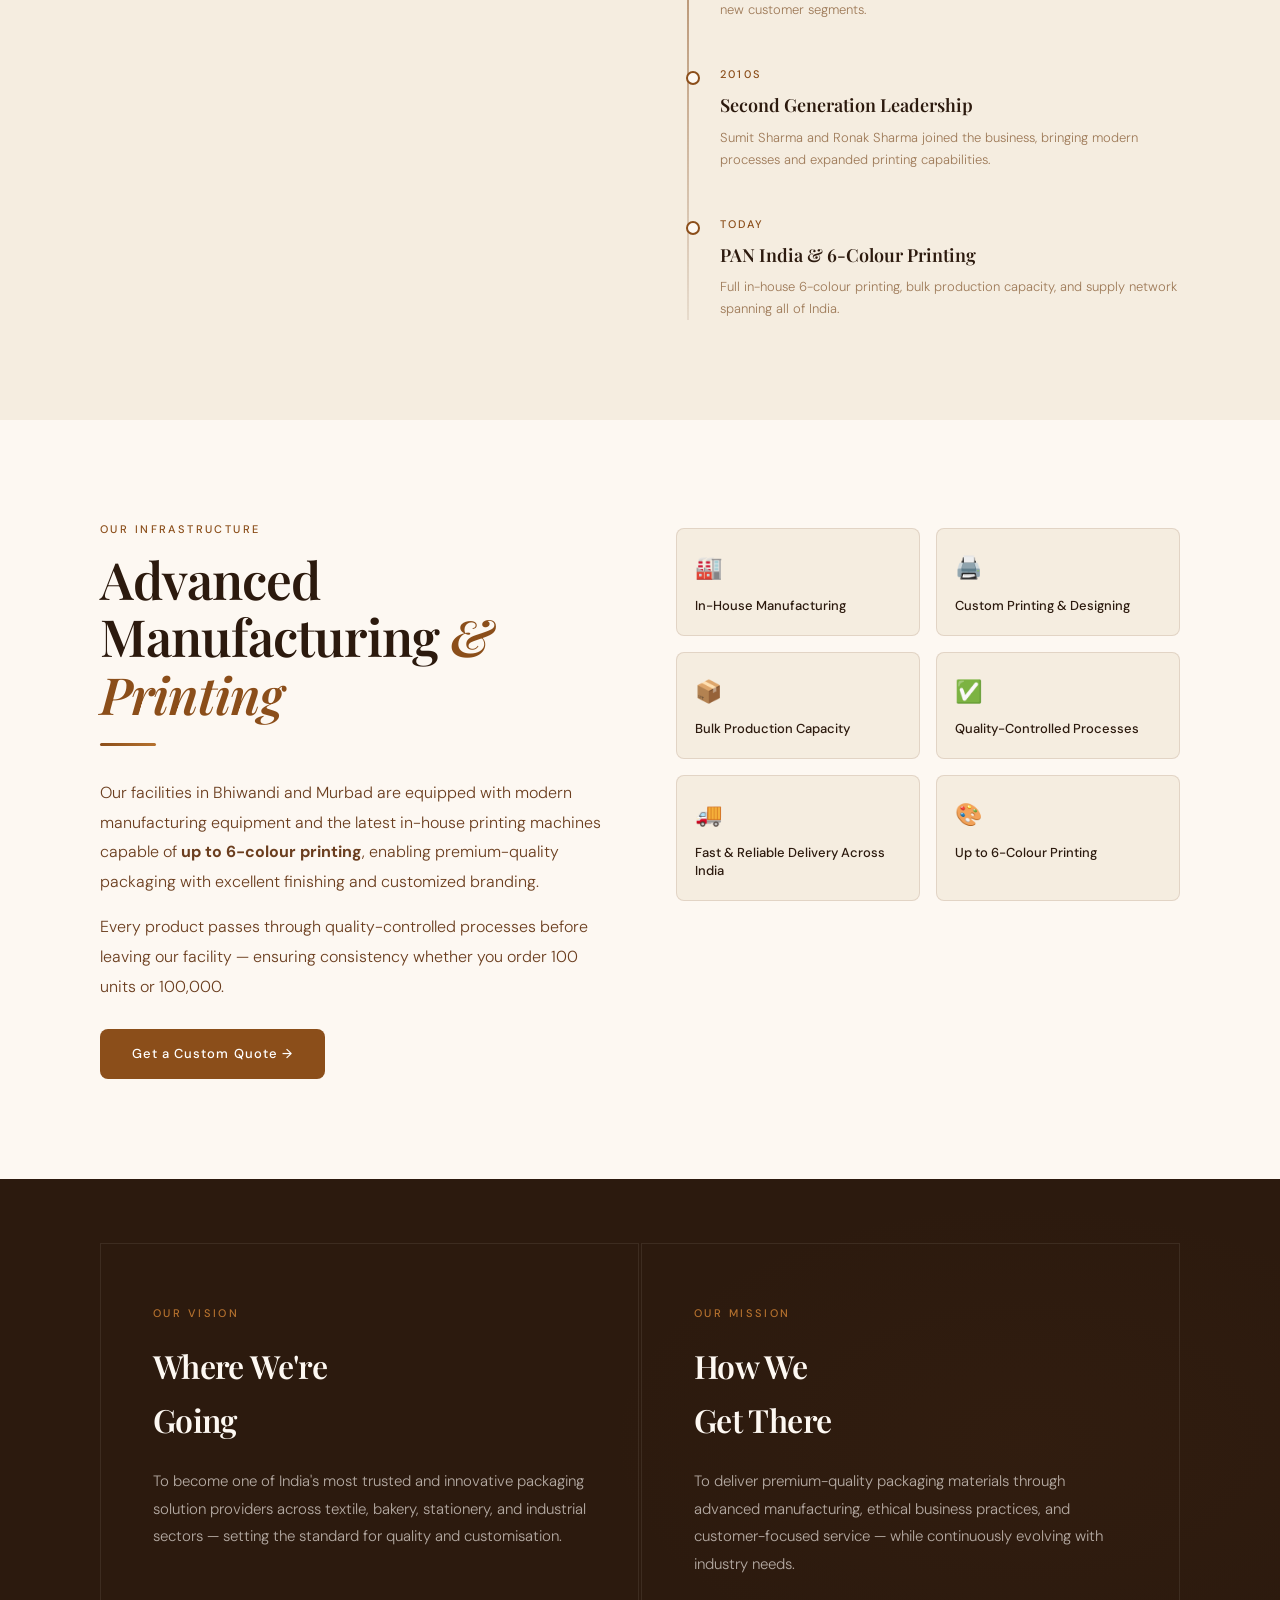
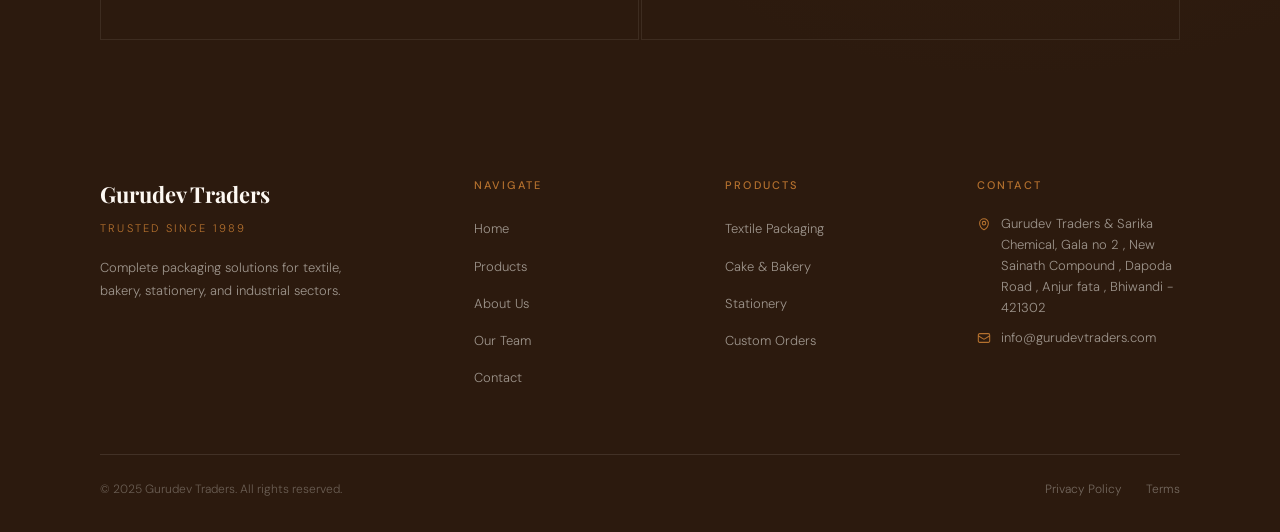
==== commit d307d7ed: "fix" ====
--- a/pages/about.html
+++ b/pages/about.html
@@ -21,6 +21,7 @@
         <li><a href="../index.html">Home</a></li>
         <li><a href="products.html">Products</a></li>
         <li><a href="about.html" class="active">About Us</a></li>
+        <li><a href="team.html">Our Team</a></li>
         <li><a href="contact.html" class="nav-cta">Contact Us</a></li>
       </ul>
       <div class="nav-toggle" onclick="toggleNav()"><span></span><span></span><span></span></div>
--- a/css/style.css
+++ b/css/style.css
@@ -193,7 +193,7 @@
 }
 
 .nav-logo-name {
-  font-family: var(--font-display);
+  font-family: Arial, Helvetica, sans-serif;
   font-size: 20px;
   font-weight: 700;
   letter-spacing: -0.01em;
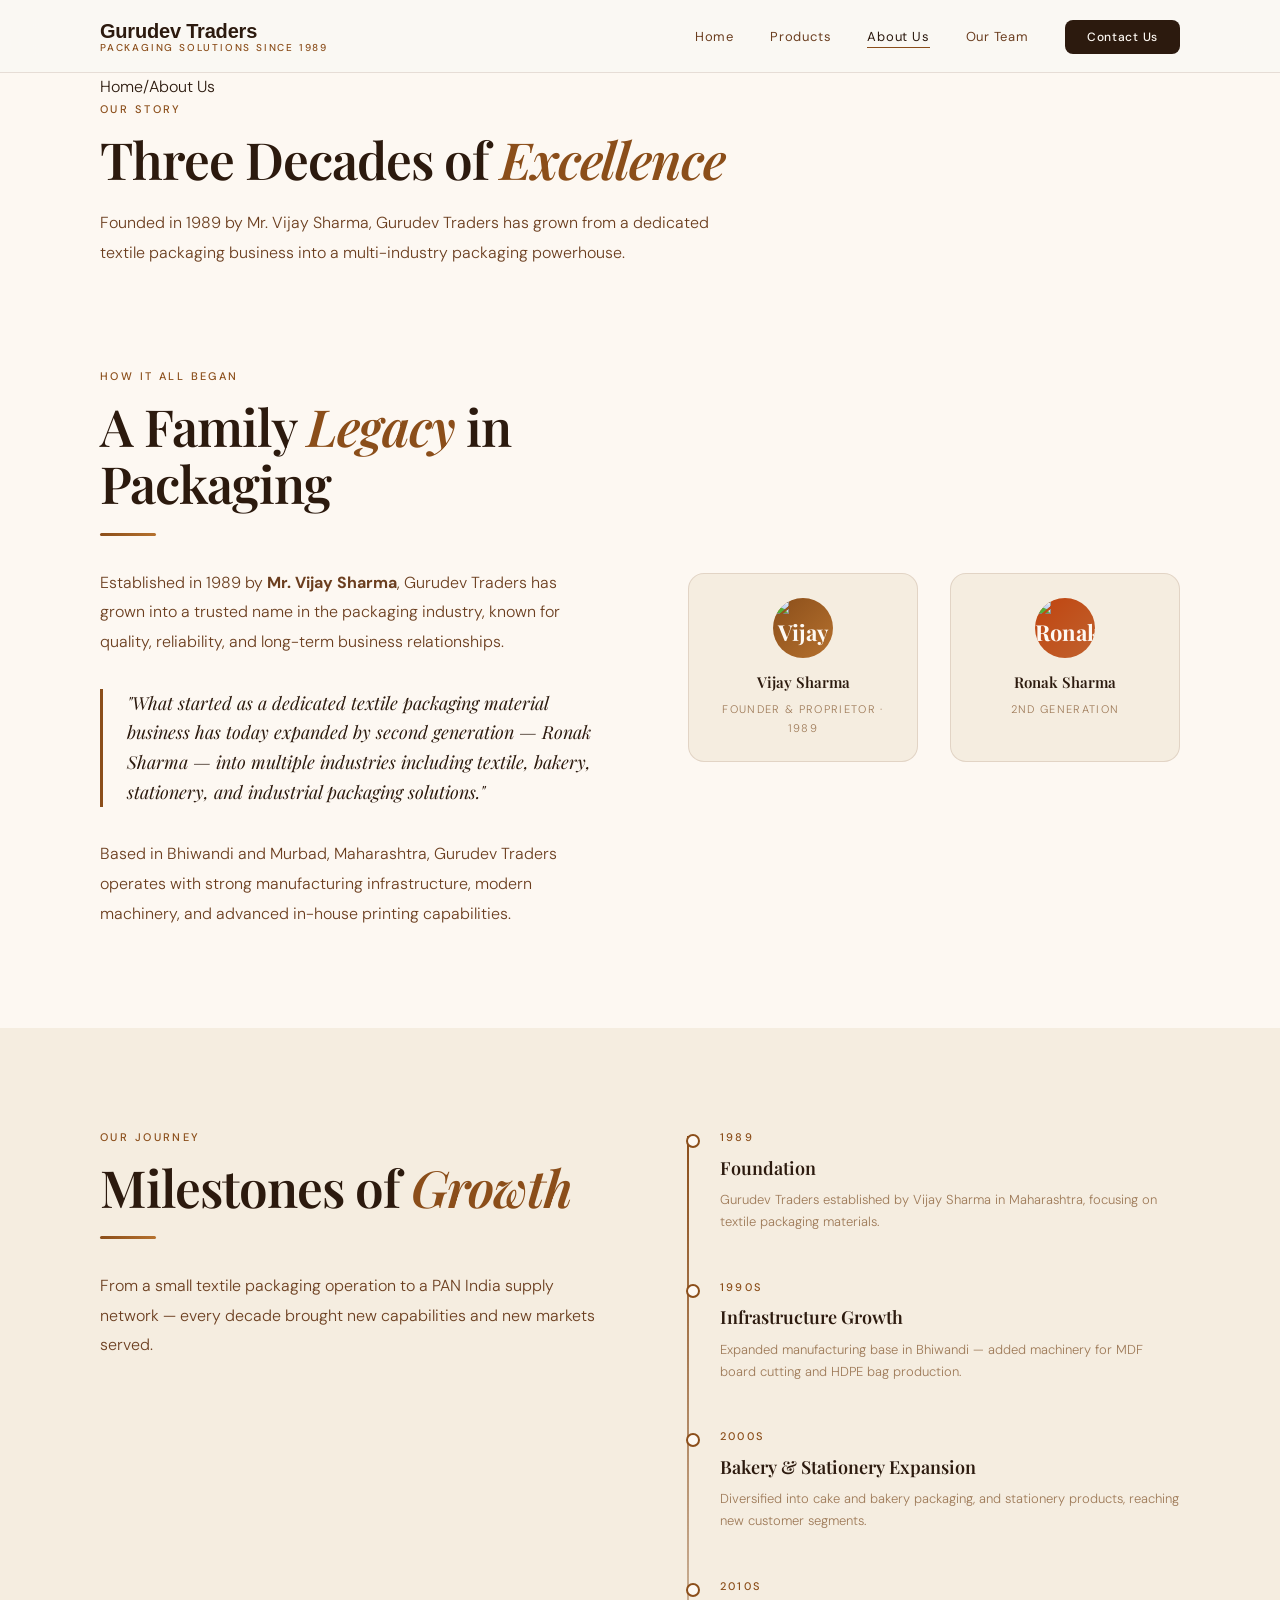
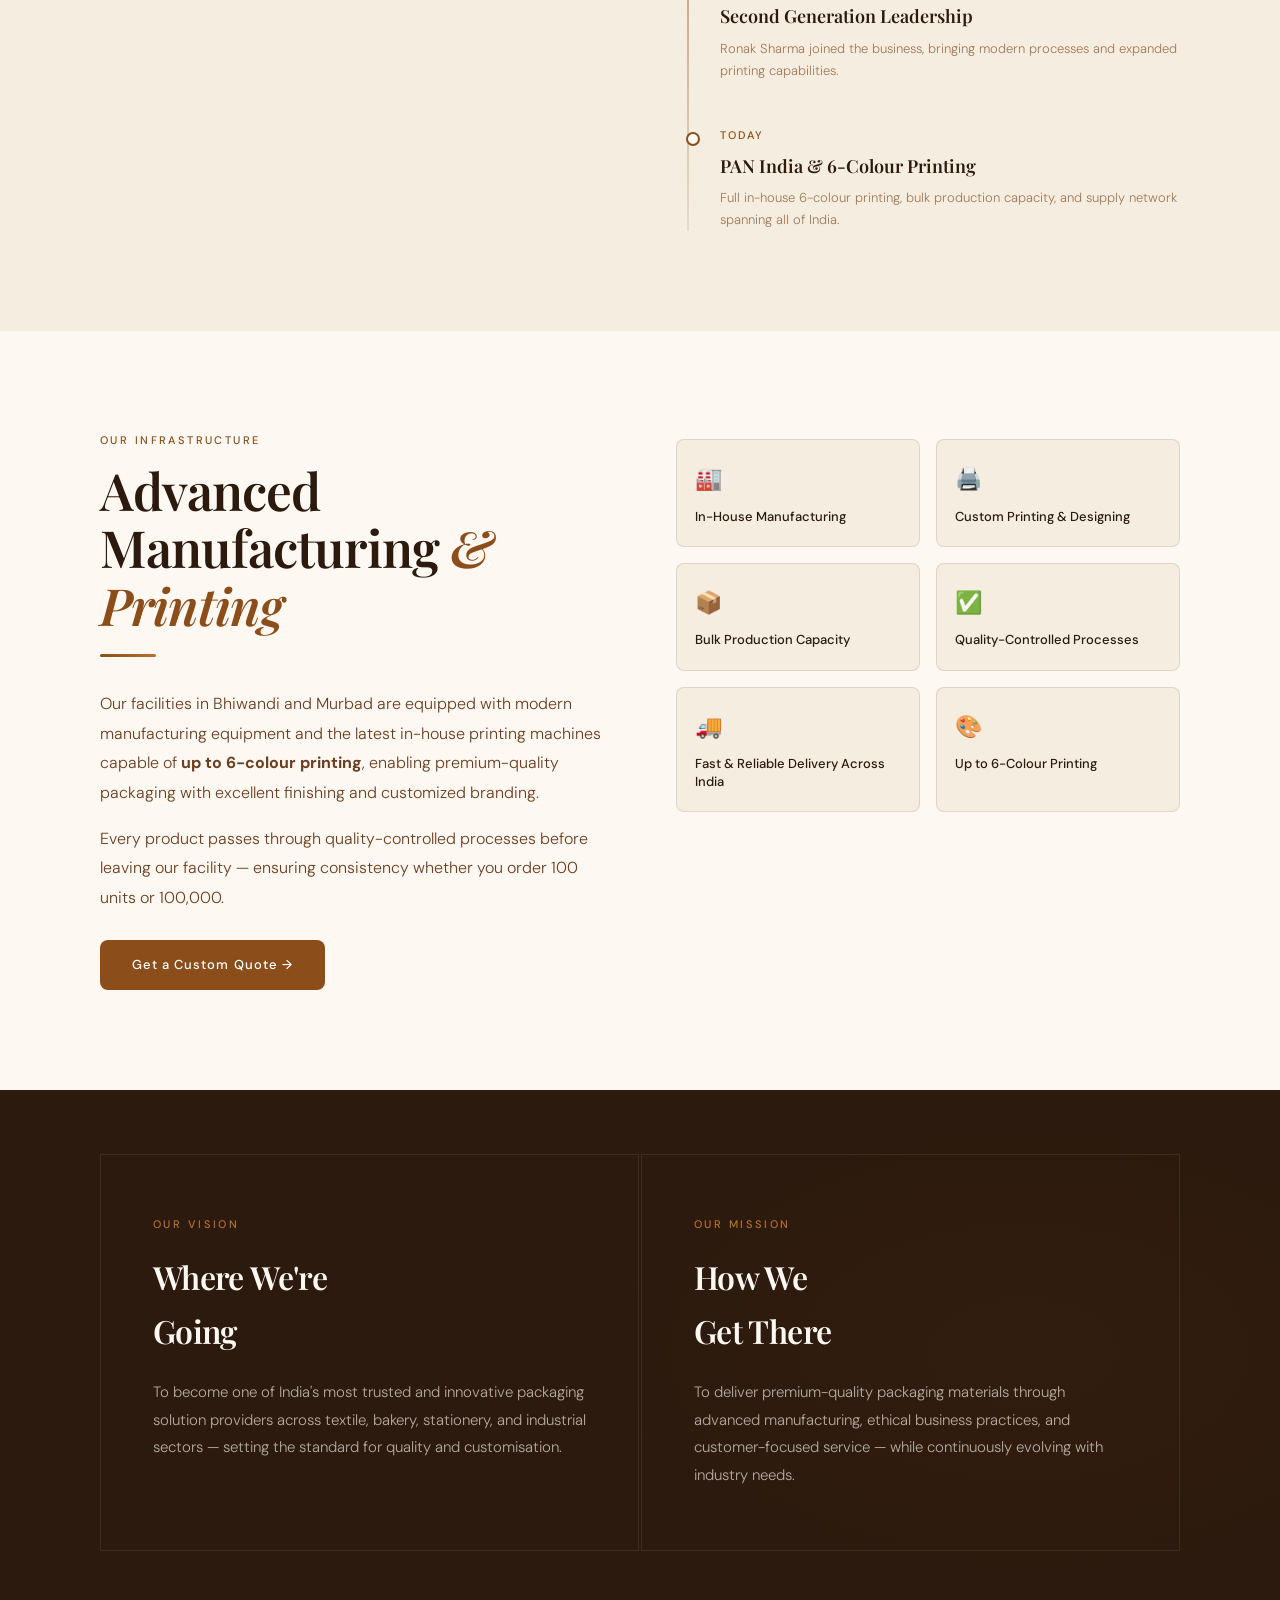
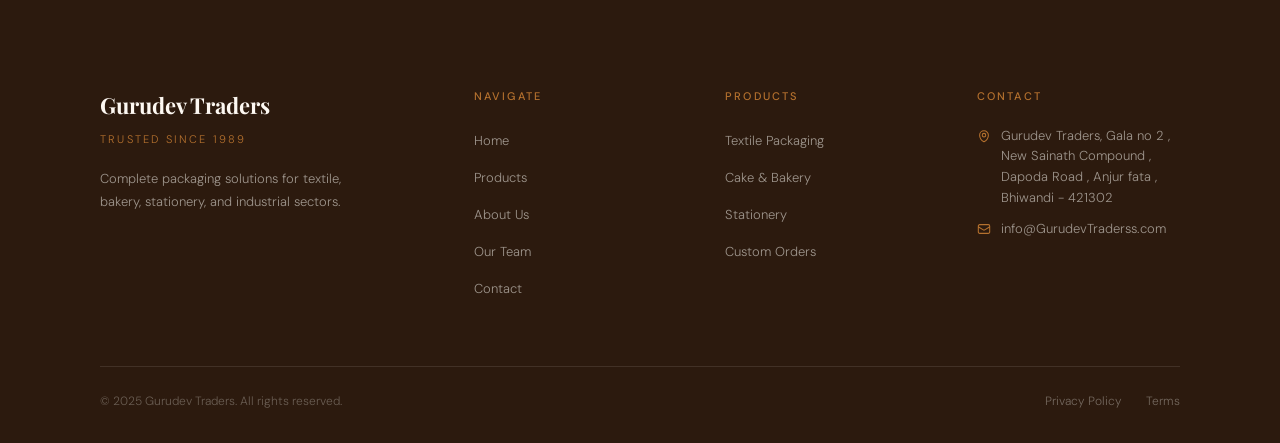
==== commit 373c82f4: "Update contact form script to submit via AJAX" ====
--- a/pages/about.html
+++ b/pages/about.html
@@ -38,7 +38,7 @@
     <p class="eyebrow animate-up">Our Story</p>
     <h1 class="section-title animate-up delay-1">Three Decades of <em>Excellence</em></h1>
     <p class="section-body animate-up delay-2">
-      Founded in 1989 by Mr. Suresh Sharma and Vijay Sharma, Gurudev Traders has grown
+      Founded in 1989 by Mr. Vijay Sharma, Gurudev Traders has grown
       from a dedicated textile packaging business into a multi-industry packaging powerhouse.
     </p>
   </div>
@@ -53,13 +53,13 @@
         <h2 class="section-title">A Family <em>Legacy</em> in Packaging</h2>
         <hr class="gold-rule">
         <p class="section-body">
-          Established in 1989 by <strong>Mr. Suresh Sharma</strong> and <strong>Vijay Sharma</strong>,
+          Established in 1989 by <strong>Mr. Vijay Sharma</strong>,
           Gurudev Traders has grown into a trusted name in the packaging industry, known for
           quality, reliability, and long-term business relationships.
         </p>
         <blockquote class="story-quote">
           "What started as a dedicated textile packaging material business has today expanded
-          by second generation — Sumit Sharma and Ronak Sharma — into multiple industries
+          by second generation — Ronak Sharma — into multiple industries
           including textile, bakery, stationery, and industrial packaging solutions."
         </blockquote>
         <p class="section-body">
@@ -72,30 +72,14 @@
         <div class="story-founders">
           <div class="founder-card">
             <div class="founder-avatar">
-              <img src="../images/suresh.jpeg" alt="Suresh Sharma" style="width: 100%; height: 100%; object-fit: cover; border-radius: inherit;" />
-            </div>
-            <div class="founder-name">Suresh Sharma</div>
-            <div class="founder-role">Co-Founder · 1989</div>
-          </div>
-          <div class="founder-card">
-            <div class="founder-avatar">
-              <img src="../images/vijay.jpeg" alt="Vijay Sharma" style="width: 100%; height: 100%; object-fit: cover; border-radius: inherit;" />
+              <img src="../images/Vijay.jpeg" alt="Vijay Sharma" style="width: 100%; height: 100%; object-fit: cover; border-radius: inherit;" />
             </div>
             <div class="founder-name">Vijay Sharma</div>
-            <div class="founder-role">Co-Founder · 1989</div>
-          </div>
-        </div>
-        <div style="margin-top:20px;display:grid;grid-template-columns:1fr 1fr;gap:16px;">
+            <div class="founder-role">Founder &amp; Proprietor · 1989</div>
+          </div>
           <div class="founder-card">
             <div class="founder-avatar" style="background:linear-gradient(135deg,var(--rust),#c0622e);">
-              <img src="../images/sumit.jpeg" alt="Sumit Sharma" style="width: 100%; height: 100%; object-fit: cover; border-radius: inherit;" /> 
-            </div>
-            <div class="founder-name">Sumit Sharma</div>
-            <div class="founder-role">2nd Generation</div>
-          </div>
-          <div class="founder-card">
-            <div class="founder-avatar" style="background:linear-gradient(135deg,var(--sage),#6e8a5e);">
-              <img src="../images/ronak.jpeg" alt="Ronak Sharma" style="width: 100%; height: 100%; object-fit: cover; border-radius: inherit;" />
+              <img src="../images/Ronak.jpeg" alt="Ronak Sharma" style="width: 100%; height: 100%; object-fit: cover; border-radius: inherit;" /> 
             </div>
             <div class="founder-name">Ronak Sharma</div>
             <div class="founder-role">2nd Generation</div>
@@ -124,7 +108,7 @@
           <div class="timeline-dot"></div>
           <div class="timeline-year">1989</div>
           <div class="timeline-event">Foundation</div>
-          <div class="timeline-detail">Gurudev Traders established by Suresh Sharma and Vijay Sharma in Maharashtra, focusing on textile packaging materials.</div>
+          <div class="timeline-detail">Gurudev Traders established by Vijay Sharma in Maharashtra, focusing on textile packaging materials.</div>
         </div>
         <div class="timeline-item">
           <div class="timeline-dot"></div>
@@ -142,7 +126,7 @@
           <div class="timeline-dot"></div>
           <div class="timeline-year">2010s</div>
           <div class="timeline-event">Second Generation Leadership</div>
-          <div class="timeline-detail">Sumit Sharma and Ronak Sharma joined the business, bringing modern processes and expanded printing capabilities.</div>
+          <div class="timeline-detail">Ronak Sharma joined the business, bringing modern processes and expanded printing capabilities.</div>
         </div>
         <div class="timeline-item">
           <div class="timeline-dot"></div>
@@ -264,12 +248,12 @@
         <p class="footer-heading">Contact</p>
         <div class="footer-contact-item">
           <svg fill="none" stroke="currentColor" stroke-width="1.8" viewBox="0 0 24 24" width="14" height="14"><path stroke-linecap="round" stroke-linejoin="round" d="M15 10.5a3 3 0 1 1-6 0 3 3 0 0 1 6 0Z"/><path stroke-linecap="round" stroke-linejoin="round" d="M19.5 10.5c0 7.142-7.5 11.25-7.5 11.25S4.5 17.642 4.5 10.5a7.5 7.5 0 1 1 15 0Z"/></svg>
-          Gurudev Traders & Sarika Chemical,
+          Gurudev Traders,
           Gala no 2 , New Sainath Compound , Dapoda Road , Anjur fata , Bhiwandi - 421302 
         </div>
         <div class="footer-contact-item">
           <svg fill="none" stroke="currentColor" stroke-width="1.8" viewBox="0 0 24 24" width="14" height="14"><path stroke-linecap="round" stroke-linejoin="round" d="M21.75 6.75v10.5a2.25 2.25 0 0 1-2.25 2.25h-15a2.25 2.25 0 0 1-2.25-2.25V6.75m19.5 0A2.25 2.25 0 0 0 19.5 4.5h-15a2.25 2.25 0 0 0-2.25 2.25m19.5 0v.243a2.25 2.25 0 0 1-1.07 1.916l-7.5 4.615a2.25 2.25 0 0 1-2.36 0L3.32 8.91a2.25 2.25 0 0 1-1.07-1.916V6.75"/></svg>
-          info@gurudevtraders.com
+          info@GurudevTraderss.com
         </div>
       </div>
     </div>
